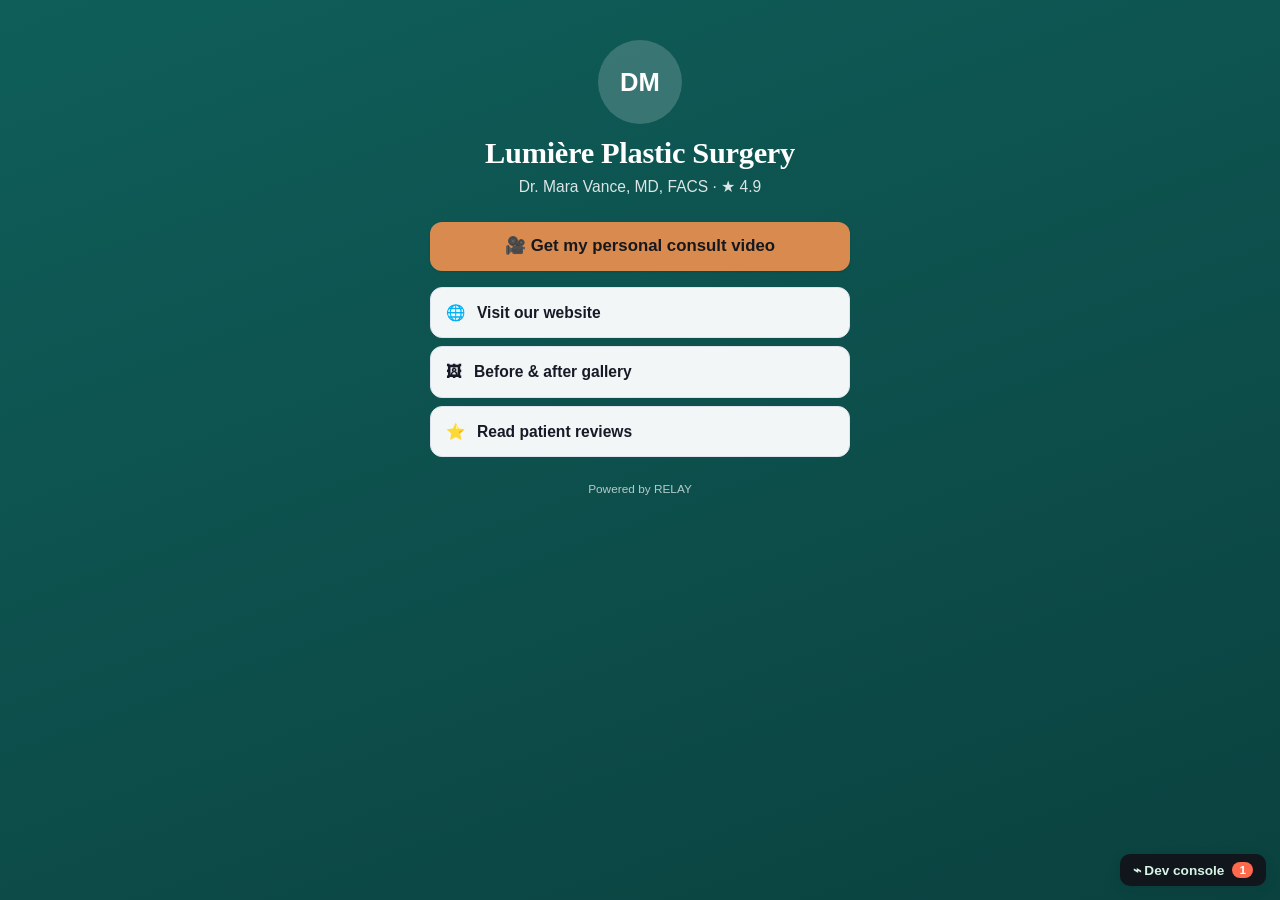
==== bio.html @ 82a32680 "Build RELAY clickable demo (plastics, full surfaces) Static, dependency-free client-side prototype i" ====
<!doctype html>
<html lang="en">
<head>
  <meta charset="utf-8">
  <meta name="viewport" content="width=device-width, initial-scale=1, viewport-fit=cover">
  <title>Link in bio</title>
  <link rel="stylesheet" href="css/tokens.css?v=1">
  <link rel="stylesheet" href="css/app.css?v=1">
</head>
<body>
  <div class="on-brand" style="min-height:100vh;padding:40px 16px">
    <div id="bio" style="max-width:420px;margin:0 auto"></div>
  </div>

  <script src="js/util.js?v=1"></script>
  <script src="js/instrument.js?v=1"></script>
  <script src="js/devconsole.js?v=1"></script>
  <script src="js/verticals.js?v=1"></script>
  <script src="js/qualify.js?v=1"></script>
  <script src="js/attribution.js?v=1"></script>
  <script src="js/store.js?v=1"></script>
  <script src="js/seed.js?v=1"></script>
  <script src="js/brand.js?v=1"></script>
  <script>
    var R = RELAY, U = R.util, esc = U.esc;
    R.store.seed();
    var cfg = R.store.config();
    R.brand.applyBrand(cfg.brand);
    var source = R.attribution.parseSource();

    function tap(label, target) {
      R.instrument.track('widget_tap', { widget: 'link-in-bio', headline: label });
    }

    var p = cfg.provider, b = cfg.brand;
    var primaryLink = { label: '🎥 Get my personal consult video', target: 'flow.html?from=link-in-bio' };
    var links = (cfg.links || []);

    document.getElementById('bio').innerHTML =
      '<div style="text-align:center;color:#fff;margin-bottom:24px">' +
        '<div class="avatar avatar--lg" style="margin:0 auto 12px;width:84px;height:84px;font-size:1.6rem;background:rgba(255,255,255,.18)">' + esc(U.initials(p.name)) + '</div>' +
        '<h1 style="margin:0;color:#fff" class="display">' + esc(b.name) + '</h1>' +
        '<p style="opacity:.85;margin:4px 0 0">' + esc(p.name) + ', ' + esc(p.credential) + ' · ★ ' + esc(p.rating) + '</p>' +
      '</div>' +
      '<a class="btn btn--accent btn--lg btn--block" href="' + esc(primaryLink.target) + '" data-primary style="margin-bottom:16px">' + esc(primaryLink.label) + '</a>' +
      '<div class="linklist">' + links.map(function (l) {
        return '<a href="' + esc(l.url) + '" target="_blank" rel="noopener" data-link="' + esc(l.id) + '" style="background:rgba(255,255,255,.95)"><span>' + esc(l.icon || '🔗') + '</span> ' + esc(l.label) + '</a>';
      }).join('') + '</div>' +
      '<p style="text-align:center;color:rgba(255,255,255,.7);font-size:.74rem;margin-top:24px">Powered by RELAY</p>';

    document.getElementById('bio').addEventListener('click', function (e) {
      var pr = e.target.closest('[data-primary]'); var lk = e.target.closest('[data-link]');
      if (pr) tap(primaryLink.label);
      if (lk) R.instrument.track('widget_tap', { widget: 'link-in-bio', headline: lk.getAttribute('data-link') });
    });

    R.devconsole.mount();
    R.instrument.track('widget_view', { widget: 'link-in-bio' });
  </script>
</body>
</html>
---- css/tokens.css ----
/* ============================================================================
 * RELAY — Design Tokens (tokens.css)
 * REQUIREMENTS §3.5. Two brand layers share ONE token system:
 *   (A) RELAY product brand  — customer-facing surfaces (console, settings, pricing)
 *   (B) White-label brand     — lead-facing surfaces (flow, recap, portal, widgets)
 *
 * Surfaces reference ROLE tokens (--color-accent, --radius-card …), never raw hex.
 * White-label theming overrides only the --brand-* tokens at runtime (js/brand.js);
 * everything else inherits the RELAY base.
 * ========================================================================== */

:root {
  /* --- RELAY product brand: source colors -------------------------------- */
  --relay-primary:        #1d2a52;   /* deep, calm — credibility */
  --relay-primary-700:    #16203e;
  --relay-primary-300:    #5566a0;
  --relay-accent:         #ff6a4d;   /* warm energy on CTAs */
  --relay-accent-600:     #e9522f;

  /* --- Brand tokens (overridable per-account for white-label) ------------ */
  /* Defaults point at the RELAY brand; js/brand.js rewrites these from config.brand */
  --brand-primary:        var(--relay-primary);
  --brand-primary-ink:    #ffffff;   /* readable text on --brand-primary (derived at runtime) */
  --brand-accent:         var(--relay-accent);
  --brand-accent-ink:     #ffffff;   /* readable text on --brand-accent (derived at runtime) */

  /* --- Color roles ------------------------------------------------------- */
  --color-bg:             #f6f7fb;
  --color-surface:        #ffffff;
  --color-surface-2:      #f0f2f8;
  --color-surface-sunk:   #e7eaf3;
  --color-border:         #dfe3ee;
  --color-border-strong:  #c4cbdd;
  --color-ink:            #161a26;   /* primary text */
  --color-ink-2:          #4a5168;   /* secondary text */
  --color-ink-3:          #828aa3;   /* muted text */
  --color-accent:         var(--brand-accent);
  --color-accent-ink:     var(--brand-accent-ink);
  --color-primary:        var(--brand-primary);
  --color-primary-ink:    var(--brand-primary-ink);

  /* --- Semantic: SLA states --------------------------------------------- */
  --color-ok:             #1fa971;
  --color-ok-bg:          #e3f6ee;
  --color-warn:           #e0941f;
  --color-warn-bg:        #fbf0d9;
  --color-over:           #e0533d;
  --color-over-bg:        #fbe4df;

  /* --- Semantic: qualification tiers ------------------------------------ */
  --tier-hot:             #e0533d;
  --tier-hot-bg:          #fbe4df;
  --tier-warm:            #e0941f;
  --tier-warm-bg:         #fbf0d9;
  --tier-cold:            #5b82c9;
  --tier-cold-bg:         #e7eef9;

  /* --- Type scale -------------------------------------------------------- */
  --font-display: 'Fraunces', 'Iowan Old Style', Georgia, 'Times New Roman', serif;
  --font-ui: -apple-system, BlinkMacSystemFont, 'Segoe UI', Roboto, Helvetica, Arial, sans-serif;
  --font-brand: var(--font-ui); /* white-label may override */

  --fs-display:   2.6rem;
  --fs-h1:        1.9rem;
  --fs-h2:        1.4rem;
  --fs-h3:        1.15rem;
  --fs-body:      0.975rem;
  --fs-sm:        0.85rem;
  --fs-xs:        0.74rem;
  --lh-tight:     1.15;
  --lh-body:      1.5;

  /* --- Spacing ----------------------------------------------------------- */
  --sp-1: 4px;  --sp-2: 8px;  --sp-3: 12px; --sp-4: 16px;
  --sp-5: 24px; --sp-6: 32px; --sp-7: 48px; --sp-8: 64px;

  /* --- Radius ------------------------------------------------------------ */
  --radius-chip:   999px;
  --radius-btn:    10px;
  --radius-card:   16px;
  --radius-sheet:  22px;

  /* --- Shadow (soft-but-precise) ---------------------------------------- */
  --shadow-sm:  0 1px 2px rgba(22,26,38,.06), 0 1px 3px rgba(22,26,38,.05);
  --shadow-md:  0 4px 14px rgba(22,26,38,.08), 0 2px 4px rgba(22,26,38,.05);
  --shadow-lg:  0 18px 50px rgba(22,26,38,.16), 0 6px 16px rgba(22,26,38,.10);
  --shadow-phone: 0 30px 70px rgba(22,26,38,.28);

  /* --- Motion (restrained) ---------------------------------------------- */
  --ease: cubic-bezier(.22,.61,.36,1);
  --dur-1: .12s;
  --dur-2: .22s;
  --dur-3: .4s;
}

/* Phones/landing surfaces opt into a darker canvas via .on-brand wrappers; see app.css */
---- css/app.css ----
/* ============================================================================
 * RELAY — component styles (app.css). References role tokens from tokens.css.
 * ========================================================================== */
* { box-sizing: border-box; }
html, body { margin: 0; padding: 0; }
body {
  font-family: var(--font-ui);
  font-size: var(--fs-body);
  line-height: var(--lh-body);
  color: var(--color-ink);
  background: var(--color-bg);
  -webkit-font-smoothing: antialiased;
}
h1, h2, h3, h4 { line-height: var(--lh-tight); margin: 0 0 var(--sp-3); font-weight: 650; }
h1 { font-size: var(--fs-h1); }
h2 { font-size: var(--fs-h2); }
h3 { font-size: var(--fs-h3); }
.display { font-family: var(--font-display); font-weight: 600; letter-spacing: -.01em; }
a { color: var(--color-primary); text-decoration: none; }
a:hover { text-decoration: underline; }
.muted { color: var(--color-ink-3); }
.dim { color: var(--color-ink-2); }
.num { font-family: var(--font-display); font-variant-numeric: tabular-nums; }
.center { text-align: center; }
.hidden, [hidden] { display: none !important; }
.row { display: flex; align-items: center; gap: var(--sp-3); }
.row--wrap { flex-wrap: wrap; }
.spread { justify-content: space-between; }
.grow { flex: 1; }
.stack { display: flex; flex-direction: column; gap: var(--sp-3); }

/* ---- buttons ----------------------------------------------------------- */
.btn {
  display: inline-flex; align-items: center; justify-content: center; gap: var(--sp-2);
  font: inherit; font-weight: 600; cursor: pointer; border: 1px solid transparent;
  border-radius: var(--radius-btn); padding: 10px 16px; background: var(--color-surface-2);
  color: var(--color-ink); transition: transform var(--dur-1) var(--ease), background var(--dur-1), box-shadow var(--dur-1);
  text-decoration: none; line-height: 1.1;
}
.btn:hover { text-decoration: none; }
.btn:active { transform: translateY(1px); }
.btn--primary { background: var(--color-primary); color: var(--color-primary-ink); }
.btn--accent { background: var(--color-accent); color: var(--color-accent-ink); box-shadow: var(--shadow-sm); }
.btn--ghost { background: transparent; border-color: var(--color-border-strong); color: var(--color-ink-2); }
.btn--ghost:hover { background: var(--color-surface-2); }
.btn--sm { padding: 6px 11px; font-size: var(--fs-sm); }
.btn--lg { padding: 14px 22px; font-size: 1.05rem; border-radius: 12px; }
.btn--block { width: 100%; }
.btn[disabled] { opacity: .5; cursor: not-allowed; }

/* ---- chips / pills / badges -------------------------------------------- */
.chip {
  display: inline-flex; align-items: center; gap: 6px; padding: 7px 13px;
  border-radius: var(--radius-chip); border: 1px solid var(--color-border-strong);
  background: var(--color-surface); cursor: pointer; font-size: var(--fs-sm); font-weight: 550;
  transition: all var(--dur-1) var(--ease);
}
.chip:hover { border-color: var(--color-primary); }
.chip[aria-pressed="true"], .chip--on {
  background: var(--color-primary); color: var(--color-primary-ink); border-color: var(--color-primary);
}
.pill {
  display: inline-flex; align-items: center; gap: 5px; padding: 3px 10px; border-radius: var(--radius-chip);
  font-size: var(--fs-xs); font-weight: 650; background: var(--color-surface-2); color: var(--color-ink-2);
  white-space: nowrap;
}
.pill--hot  { background: var(--tier-hot-bg);  color: var(--tier-hot); }
.pill--warm { background: var(--tier-warm-bg); color: var(--tier-warm); }
.pill--cold { background: var(--tier-cold-bg); color: var(--tier-cold); }
.pill--ok   { background: var(--color-ok-bg);   color: var(--color-ok); }
.pill--warn { background: var(--color-warn-bg); color: var(--color-warn); }
.pill--over { background: var(--color-over-bg); color: var(--color-over); }
.pill--source { background: var(--color-surface-sunk); color: var(--color-ink-2); }
.dot { width: 7px; height: 7px; border-radius: 50%; background: currentColor; display: inline-block; }

/* ---- cards ------------------------------------------------------------- */
.card {
  background: var(--color-surface); border: 1px solid var(--color-border);
  border-radius: var(--radius-card); padding: var(--sp-5); box-shadow: var(--shadow-sm);
}
.card--pad-sm { padding: var(--sp-4); }
.card__title { font-weight: 650; margin-bottom: var(--sp-3); display: flex; align-items: center; gap: var(--sp-2); }

/* ---- forms ------------------------------------------------------------- */
label.field { display: block; margin-bottom: var(--sp-4); }
label.field > span { display: block; font-size: var(--fs-sm); font-weight: 600; margin-bottom: 6px; color: var(--color-ink-2); }
input[type=text], input[type=email], input[type=tel], input[type=url], input[type=number], select, textarea {
  width: 100%; font: inherit; padding: 11px 13px; border: 1px solid var(--color-border-strong);
  border-radius: var(--radius-btn); background: var(--color-surface); color: var(--color-ink);
}
input:focus, select:focus, textarea:focus { outline: 2px solid var(--color-primary); outline-offset: 1px; border-color: var(--color-primary); }
textarea { min-height: 84px; resize: vertical; }
.check { display: flex; gap: var(--sp-3); align-items: flex-start; cursor: pointer; font-size: var(--fs-sm); }
.check input { margin-top: 3px; }
.avatar {
  width: 38px; height: 38px; border-radius: 50%; flex: none; display: grid; place-items: center;
  background: var(--color-primary); color: var(--color-primary-ink); font-weight: 700; font-size: .8rem;
}
.avatar--lg { width: 56px; height: 56px; font-size: 1.05rem; }

/* ============================ CONSOLE SHELL ============================== */
.appbar {
  position: sticky; top: 0; z-index: 30; display: flex; align-items: center; gap: var(--sp-5);
  padding: 0 var(--sp-5); height: 60px; background: var(--relay-primary); color: #fff;
  box-shadow: var(--shadow-md);
}
.appbar__brand { display: flex; align-items: center; gap: 9px; font-weight: 700; font-size: 1.1rem; }
.appbar__logo { width: 26px; height: 26px; border-radius: 7px; background: var(--relay-accent); display: grid; place-items: center; color: #fff; font-family: var(--font-display); }
.appbar nav { display: flex; gap: 2px; }
.appbar nav a {
  color: rgba(255,255,255,.72); padding: 8px 14px; border-radius: 8px; font-weight: 600; font-size: var(--fs-sm);
}
.appbar nav a:hover { color: #fff; background: rgba(255,255,255,.08); text-decoration: none; }
.appbar nav a.is-active { color: #fff; background: rgba(255,255,255,.16); }
.appbar__right { margin-left: auto; display: flex; align-items: center; gap: var(--sp-3); }
.appbar select { background: rgba(255,255,255,.1); color: #fff; border-color: rgba(255,255,255,.2); padding: 7px 10px; }
.appbar select option { color: #000; }

.wrap { max-width: 1180px; margin: 0 auto; padding: var(--sp-5); }
.page-head { display: flex; align-items: flex-end; justify-content: space-between; gap: var(--sp-4); margin-bottom: var(--sp-5); flex-wrap: wrap; }
.page-head h1 { margin: 0; }
.page-head p { margin: 4px 0 0; color: var(--color-ink-3); }

/* ---- KPI strip --------------------------------------------------------- */
.kpis { display: grid; grid-template-columns: repeat(auto-fit, minmax(150px, 1fr)); gap: var(--sp-3); }
.kpi { background: var(--color-surface); border: 1px solid var(--color-border); border-radius: var(--radius-card); padding: var(--sp-4); }
.kpi__label { font-size: var(--fs-xs); text-transform: uppercase; letter-spacing: .04em; color: var(--color-ink-3); font-weight: 650; }
.kpi__value { font-family: var(--font-display); font-size: 1.7rem; font-weight: 600; margin-top: 4px; font-variant-numeric: tabular-nums; }
.kpi__sub { font-size: var(--fs-xs); color: var(--color-ink-3); }

/* ============================ QUEUE ===================================== */
.queue-layout { display: grid; grid-template-columns: 1fr; gap: var(--sp-4); }
.qfilters { display: flex; gap: 6px; flex-wrap: wrap; margin-bottom: var(--sp-4); }
.qfilter { padding: 6px 12px; border-radius: var(--radius-chip); border: 1px solid var(--color-border-strong); background: var(--color-surface); cursor: pointer; font-size: var(--fs-sm); font-weight: 600; color: var(--color-ink-2); }
.qfilter.is-active { background: var(--relay-primary); color: #fff; border-color: var(--relay-primary); }
.qrow {
  display: grid; grid-template-columns: auto 1fr auto; gap: var(--sp-4); align-items: center;
  padding: 13px var(--sp-4); background: var(--color-surface); border: 1px solid var(--color-border);
  border-radius: var(--radius-card); cursor: pointer; margin-bottom: 8px; transition: box-shadow var(--dur-1), border-color var(--dur-1);
}
.qrow:hover { box-shadow: var(--shadow-md); border-color: var(--color-border-strong); }
.qrow__mid { min-width: 0; }
.qrow__name { font-weight: 650; display: flex; align-items: center; gap: 8px; }
.qrow__meta { display: flex; gap: 6px; flex-wrap: wrap; align-items: center; margin-top: 5px; }
.qrow__right { text-align: right; display: flex; flex-direction: column; align-items: flex-end; gap: 5px; }
.qrow__time { font-size: var(--fs-xs); color: var(--color-ink-3); }
.tier-rail { width: 4px; align-self: stretch; border-radius: 4px; }
.tier-rail--hot { background: var(--tier-hot); }
.tier-rail--warm { background: var(--tier-warm); }
.tier-rail--cold { background: var(--tier-cold); }

/* ============================ DRAWER ==================================== */
.scrim { position: fixed; inset: 0; background: rgba(16,20,32,.45); z-index: 40; opacity: 0; pointer-events: none; transition: opacity var(--dur-2); }
.scrim.is-open { opacity: 1; pointer-events: auto; }
.drawer {
  position: fixed; top: 0; right: 0; height: 100%; width: min(560px, 94vw); background: var(--color-bg);
  z-index: 50; box-shadow: var(--shadow-lg); transform: translateX(100%); transition: transform var(--dur-3) var(--ease);
  display: flex; flex-direction: column;
}
.drawer.is-open { transform: none; }
.drawer__head { padding: var(--sp-4) var(--sp-5); background: var(--color-surface); border-bottom: 1px solid var(--color-border); display: flex; align-items: center; gap: var(--sp-3); }
.drawer__body { overflow-y: auto; padding: var(--sp-5); display: flex; flex-direction: column; gap: var(--sp-4); }
.drawer__x { margin-left: auto; cursor: pointer; border: none; background: var(--color-surface-2); width: 34px; height: 34px; border-radius: 9px; font-size: 1.1rem; }
.nextaction {
  background: linear-gradient(135deg, var(--relay-primary), var(--relay-primary-700));
  color: #fff; padding: var(--sp-4) var(--sp-5); border-radius: var(--radius-card);
}
.nextaction__label { font-size: var(--fs-xs); text-transform: uppercase; letter-spacing: .05em; opacity: .8; font-weight: 700; }
.nextaction__title { font-size: 1.15rem; font-weight: 650; margin: 4px 0 12px; }

/* qualification ring */
.qring { display: flex; align-items: center; gap: var(--sp-4); }
.ring { width: 84px; height: 84px; flex: none; border-radius: 50%; display: grid; place-items: center; position: relative; }
.ring__inner { width: 64px; height: 64px; border-radius: 50%; background: var(--color-surface); display: grid; place-items: center; flex-direction: column; }
.ring__score { font-family: var(--font-display); font-size: 1.4rem; font-weight: 650; line-height: 1; }
.ring__cap { font-size: .6rem; text-transform: uppercase; letter-spacing: .05em; color: var(--color-ink-3); }
.flaglist { display: flex; flex-direction: column; gap: 5px; }
.flag { font-size: var(--fs-sm); color: var(--color-over); display: flex; gap: 6px; align-items: center; }

.kv { display: grid; grid-template-columns: 120px 1fr; gap: 6px 12px; font-size: var(--fs-sm); }
.kv dt { color: var(--color-ink-3); }
.kv dd { margin: 0; font-weight: 550; }

.pipeline { display: flex; gap: 4px; }
.pipeline__step { flex: 1; text-align: center; font-size: .62rem; padding: 6px 2px; border-radius: 6px; background: var(--color-surface-2); color: var(--color-ink-3); font-weight: 650; }
.pipeline__step.is-done { background: var(--tier-cold-bg); color: var(--tier-cold); }
.pipeline__step.is-current { background: var(--relay-primary); color: #fff; }

.script { white-space: pre-wrap; font-size: var(--fs-sm); background: var(--color-surface-2); padding: var(--sp-4); border-radius: 12px; max-height: 220px; overflow-y: auto; }
.photo-thumbs { display: flex; gap: 8px; flex-wrap: wrap; }
.photo-thumb { width: 74px; height: 74px; border-radius: 10px; background: var(--color-surface-sunk) center/cover; display: grid; place-items: center; font-size: 1.6rem; color: var(--color-ink-3); border: 1px solid var(--color-border); }

/* ============================ PHONE FRAME (patient flow) ================ */
.on-brand { background: linear-gradient(160deg, var(--brand-primary), color-mix(in srgb, var(--brand-primary) 70%, #000)); }
.phone-stage { min-height: 100vh; display: grid; place-items: center; padding: var(--sp-4); }
.phone {
  width: 100%; max-width: 412px; background: var(--color-surface); border-radius: var(--radius-sheet);
  box-shadow: var(--shadow-phone); overflow: hidden; display: flex; flex-direction: column;
  min-height: min(860px, 96vh); position: relative;
}
.phone__top { padding: 14px var(--sp-5) 0; }
.phone__progress { height: 4px; background: var(--color-surface-sunk); border-radius: 3px; overflow: hidden; }
.phone__progress > i { display: block; height: 100%; background: var(--brand-accent); width: 0; transition: width var(--dur-3) var(--ease); }
.phone__body { flex: 1; overflow-y: auto; padding: var(--sp-5); }
.phone__foot { padding: var(--sp-4) var(--sp-5); border-top: 1px solid var(--color-border); }
.brandbar { display: flex; align-items: center; gap: 9px; padding: 12px var(--sp-5); border-bottom: 1px solid var(--color-border); }
.brandmark { display: inline-flex; align-items: center; gap: 8px; font-weight: 700; color: var(--brand-primary); }
.brandmark__img { height: 26px; }
.brandmark__word { font-family: var(--font-display); font-size: 1.1rem; }

.provider-hero { text-align: center; }
.provider-hero .avatar--lg { margin: 0 auto var(--sp-3); background: var(--brand-primary); color: var(--brand-primary-ink); }
.stars { color: var(--brand-accent); font-weight: 700; }
.howto { display: flex; flex-direction: column; gap: 10px; margin: var(--sp-4) 0; }
.howto__step { display: flex; gap: 12px; align-items: flex-start; text-align: left; }
.howto__n { width: 26px; height: 26px; border-radius: 50%; background: var(--brand-primary); color: var(--brand-primary-ink); flex: none; display: grid; place-items: center; font-weight: 700; font-size: .8rem; }
.trustpills { display: flex; gap: 6px; justify-content: center; flex-wrap: wrap; margin-top: var(--sp-3); }
.chipwrap { display: flex; flex-wrap: wrap; gap: 8px; }
.optrow {
  display: flex; align-items: center; gap: 12px; padding: 14px 16px; border: 1.5px solid var(--color-border-strong);
  border-radius: 12px; cursor: pointer; margin-bottom: 10px; font-weight: 550; transition: all var(--dur-1);
}
.optrow:hover { border-color: var(--brand-primary); }
.optrow.is-on { border-color: var(--brand-primary); background: color-mix(in srgb, var(--brand-primary) 8%, #fff); }
.optrow__radio { width: 20px; height: 20px; border-radius: 50%; border: 2px solid var(--color-border-strong); flex: none; }
.optrow.is-on .optrow__radio { border-color: var(--brand-primary); background: var(--brand-primary); box-shadow: inset 0 0 0 3px var(--color-surface); }

/* reward + recap */
.reward-video {
  border-radius: 14px; overflow: hidden; background: #0c1116; aspect-ratio: 9/16; max-height: 360px;
  margin: 0 auto var(--sp-4); position: relative; display: grid; place-items: center; color: #fff;
}
.reward-video video, .reward-video img { width: 100%; height: 100%; object-fit: cover; }
.reward-video__play { position: absolute; inset: 0; display: grid; place-items: center; cursor: pointer; background: rgba(0,0,0,.25); }
.reward-video__play span { width: 64px; height: 64px; border-radius: 50%; background: rgba(255,255,255,.92); display: grid; place-items: center; color: var(--brand-primary); font-size: 1.5rem; padding-left: 4px; }
.recap { border: 1.5px solid var(--brand-primary); border-radius: 14px; padding: var(--sp-4); background: color-mix(in srgb, var(--brand-primary) 5%, #fff); }
.recap h4 { color: var(--brand-primary); margin: 0 0 8px; }
.recap__row { display: flex; justify-content: space-between; padding: 6px 0; border-bottom: 1px dashed var(--color-border); font-size: var(--fs-sm); }
.recap__row:last-child { border: none; }

/* ============================ STUDIO ==================================== */
.studio { display: grid; grid-template-columns: 220px 1fr 300px; height: calc(100vh - 60px); }
.studio__deck { border-right: 1px solid var(--color-border); background: var(--color-surface); overflow-y: auto; padding: var(--sp-3); }
.studio__stage { background: #11151c; display: flex; flex-direction: column; align-items: center; justify-content: center; padding: var(--sp-4); position: relative; }
.studio__panel { border-left: 1px solid var(--color-border); background: var(--color-surface); overflow-y: auto; padding: var(--sp-4); }
.slide-thumb { border: 2px solid transparent; border-radius: 10px; padding: 9px 11px; background: var(--color-surface-2); margin-bottom: 8px; cursor: pointer; font-size: var(--fs-sm); }
.slide-thumb.is-active { border-color: var(--relay-accent); background: #fff; box-shadow: var(--shadow-sm); }
.slide-thumb__n { font-size: var(--fs-xs); color: var(--color-ink-3); font-weight: 700; }
.studio-canvas-wrap { width: 100%; max-width: 760px; aspect-ratio: 16/9; background: #000; border-radius: 12px; overflow: hidden; box-shadow: var(--shadow-lg); position: relative; }
.studio-canvas-wrap.portrait { aspect-ratio: 9/16; max-width: 360px; }
.studio-canvas-wrap canvas, .studio-canvas-wrap video { width: 100%; height: 100%; display: block; object-fit: cover; }
.studio__controls { display: flex; gap: var(--sp-3); margin-top: var(--sp-4); align-items: center; }
.rec-dot { width: 12px; height: 12px; border-radius: 50%; background: var(--color-over); animation: pulse 1s infinite; }
@keyframes pulse { 0%,100% { opacity: 1; } 50% { opacity: .3; } }
.teleprompter { position: absolute; left: 0; right: 0; bottom: 0; background: linear-gradient(transparent, rgba(0,0,0,.85)); color: #fff; padding: var(--sp-5) var(--sp-4) var(--sp-4); font-size: 1.05rem; max-height: 45%; overflow-y: auto; }

/* ============================ PORTAL ==================================== */
.portal { max-width: 520px; margin: 0 auto; padding: var(--sp-5) var(--sp-4) 120px; }
.portal__video { border-radius: 16px; overflow: hidden; background: #0c1116; aspect-ratio: 16/9; margin-bottom: var(--sp-4); position: relative; display: grid; place-items: center; }
.portal__video video { width: 100%; height: 100%; object-fit: contain; background: #000; }
.portal__cta { position: fixed; left: 0; right: 0; bottom: 0; background: var(--color-surface); border-top: 1px solid var(--color-border); padding: var(--sp-4); box-shadow: 0 -8px 30px rgba(0,0,0,.08); }
.portal__cta .wrap-narrow { max-width: 520px; margin: 0 auto; }
.linklist a { display: flex; align-items: center; gap: 12px; padding: 13px 15px; border: 1px solid var(--color-border); border-radius: 12px; margin-bottom: 8px; color: var(--color-ink); font-weight: 600; }
.linklist a:hover { border-color: var(--brand-primary); text-decoration: none; }
.msg-thread { display: flex; flex-direction: column; gap: 8px; }
.msg { max-width: 80%; padding: 9px 13px; border-radius: 14px; font-size: var(--fs-sm); }
.msg--provider { background: var(--color-surface-2); align-self: flex-start; border-bottom-left-radius: 4px; }
.msg--patient { background: var(--brand-primary); color: var(--brand-primary-ink); align-self: flex-end; border-bottom-right-radius: 4px; }

/* ============================ PERFORMANCE =============================== */
.funnel { display: flex; flex-direction: column; gap: 8px; }
.funnel__step { display: grid; grid-template-columns: 110px 1fr auto; gap: var(--sp-3); align-items: center; }
.funnel__bar { height: 30px; background: var(--color-surface-sunk); border-radius: 8px; overflow: hidden; }
.funnel__fill { height: 100%; background: linear-gradient(90deg, var(--relay-primary), var(--relay-primary-300)); border-radius: 8px; display: flex; align-items: center; padding-left: 10px; color: #fff; font-weight: 650; font-size: var(--fs-sm); min-width: 30px; }
.funnel__drop { font-size: var(--fs-xs); color: var(--color-over); }
table.data { width: 100%; border-collapse: collapse; font-size: var(--fs-sm); }
table.data th, table.data td { text-align: right; padding: 9px 12px; border-bottom: 1px solid var(--color-border); }
table.data th:first-child, table.data td:first-child { text-align: left; }
table.data th { font-size: var(--fs-xs); text-transform: uppercase; letter-spacing: .03em; color: var(--color-ink-3); }
table.data tbody tr:hover { background: var(--color-surface-2); }
.roas-good { color: var(--color-ok); font-weight: 700; }
.roas-bad { color: var(--color-over); font-weight: 700; }

/* ============================ SETTINGS ================================= */
.settings { display: grid; grid-template-columns: 220px 1fr; gap: var(--sp-5); align-items: start; }
.settings__nav { position: sticky; top: 76px; display: flex; flex-direction: column; gap: 2px; }
.settings__nav button { text-align: left; padding: 9px 13px; border: none; background: transparent; border-radius: 9px; cursor: pointer; font: inherit; font-weight: 600; color: var(--color-ink-2); }
.settings__nav button.is-active { background: var(--color-surface); color: var(--color-ink); box-shadow: var(--shadow-sm); }
.checklist { display: flex; flex-direction: column; gap: 8px; }
.checklist__item { display: flex; gap: 12px; align-items: center; padding: 12px 14px; border: 1px solid var(--color-border); border-radius: 12px; }
.checklist__item.is-done { background: var(--color-ok-bg); border-color: transparent; }
.checklist__check { width: 24px; height: 24px; border-radius: 50%; border: 2px solid var(--color-border-strong); display: grid; place-items: center; flex: none; }
.checklist__item.is-done .checklist__check { background: var(--color-ok); border-color: var(--color-ok); color: #fff; }

/* ============================ DEV CONSOLE ============================== */
.devconsole { position: fixed; right: 14px; bottom: 14px; z-index: 80; font-family: var(--font-ui); }
.devconsole__tab { background: #11151c; color: #d6f5e4; border: none; border-radius: 10px; padding: 8px 13px; font-size: var(--fs-sm); font-weight: 650; cursor: pointer; box-shadow: var(--shadow-md); display: flex; align-items: center; gap: 8px; }
.devconsole__badge { background: var(--relay-accent); color: #fff; border-radius: 999px; padding: 1px 7px; font-size: var(--fs-xs); }
.devconsole__body { position: absolute; right: 0; bottom: 46px; width: min(440px, 92vw); height: 340px; background: #0d1117; border-radius: 12px; box-shadow: var(--shadow-lg); display: flex; flex-direction: column; overflow: hidden; }
.devconsole__head { padding: 10px 13px; color: #e6edf3; border-bottom: 1px solid #222b36; display: flex; align-items: center; gap: 8px; }
.devconsole__hint { font-size: var(--fs-xs); color: #8b98a8; flex: 1; }
.devconsole__clear { background: #222b36; color: #c9d4e0; border: none; border-radius: 6px; padding: 3px 9px; cursor: pointer; font-size: var(--fs-xs); }
.devconsole__log { flex: 1; overflow-y: auto; padding: 8px 10px; font-family: ui-monospace, 'SF Mono', Menlo, monospace; font-size: 11.5px; color: #c9d4e0; }
.devconsole__row { display: flex; gap: 7px; padding: 3px 0; align-items: baseline; flex-wrap: wrap; }
.devconsole__t { color: #6b7888; }
.devconsole__k { width: 12px; }
.devconsole__row--send .devconsole__k { color: #79c0ff; }
.devconsole__row--pixel .devconsole__k { color: #d2a8ff; }
.devconsole__row--event .devconsole__k { color: #7ee787; }
.devconsole__row--deposit .devconsole__k { color: #ffa657; }
.devconsole__l { color: #e6edf3; }
.devconsole__row code { color: #8b98a8; flex-basis: 100%; padding-left: 19px; word-break: break-all; }

/* ---- toast ------------------------------------------------------------- */
.toast-host { position: fixed; left: 50%; bottom: 24px; transform: translateX(-50%); z-index: 90; display: flex; flex-direction: column; gap: 8px; align-items: center; }
.toast { background: #11151c; color: #fff; padding: 11px 18px; border-radius: 10px; box-shadow: var(--shadow-lg); font-size: var(--fs-sm); font-weight: 550; animation: toastin var(--dur-2) var(--ease); }
@keyframes toastin { from { opacity: 0; transform: translateY(8px); } }

/* ---- preview phone wrapper (settings/widgets) -------------------------- */
.mini-phone { width: 260px; border-radius: 18px; box-shadow: var(--shadow-md); overflow: hidden; border: 1px solid var(--color-border); }

/* ---- responsive -------------------------------------------------------- */
@media (max-width: 880px) {
  .studio { grid-template-columns: 1fr; height: auto; }
  .studio__deck, .studio__panel { border: none; border-top: 1px solid var(--color-border); }
  .settings { grid-template-columns: 1fr; }
  .settings__nav { position: static; flex-direction: row; overflow-x: auto; }
  .appbar { gap: var(--sp-3); padding: 0 var(--sp-3); }
  .appbar nav a { padding: 8px 9px; }
}
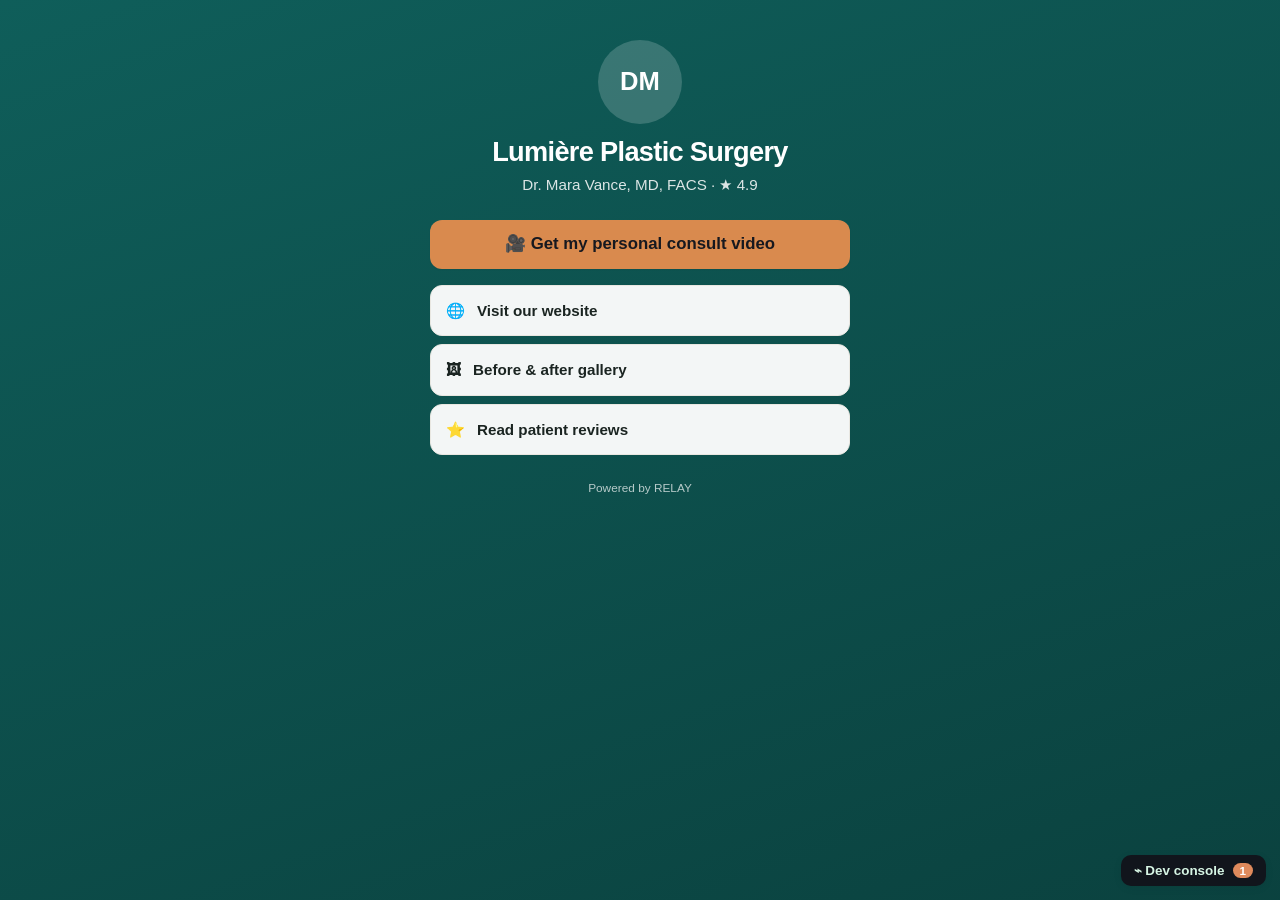
==== commit caacab0e: "Redesign to calm modern (Monarch-style) system + guided per-treatment photos Design system: - Rewrit" ====
--- a/bio.html
+++ b/bio.html
@@ -4,23 +4,23 @@
   <meta charset="utf-8">
   <meta name="viewport" content="width=device-width, initial-scale=1, viewport-fit=cover">
   <title>Link in bio</title>
-  <link rel="stylesheet" href="css/tokens.css?v=1">
-  <link rel="stylesheet" href="css/app.css?v=1">
+  <link rel="stylesheet" href="css/tokens.css?v=2">
+  <link rel="stylesheet" href="css/app.css?v=2">
 </head>
 <body>
   <div class="on-brand" style="min-height:100vh;padding:40px 16px">
     <div id="bio" style="max-width:420px;margin:0 auto"></div>
   </div>
 
-  <script src="js/util.js?v=1"></script>
-  <script src="js/instrument.js?v=1"></script>
-  <script src="js/devconsole.js?v=1"></script>
-  <script src="js/verticals.js?v=1"></script>
-  <script src="js/qualify.js?v=1"></script>
-  <script src="js/attribution.js?v=1"></script>
-  <script src="js/store.js?v=1"></script>
-  <script src="js/seed.js?v=1"></script>
-  <script src="js/brand.js?v=1"></script>
+  <script src="js/util.js?v=2"></script>
+  <script src="js/instrument.js?v=2"></script>
+  <script src="js/devconsole.js?v=2"></script>
+  <script src="js/verticals.js?v=2"></script>
+  <script src="js/qualify.js?v=2"></script>
+  <script src="js/attribution.js?v=2"></script>
+  <script src="js/store.js?v=2"></script>
+  <script src="js/seed.js?v=2"></script>
+  <script src="js/brand.js?v=2"></script>
   <script>
     var R = RELAY, U = R.util, esc = U.esc;
     R.store.seed();
--- a/css/tokens.css
+++ b/css/tokens.css
@@ -1,96 +1,94 @@
 /* ============================================================================
  * RELAY — Design Tokens (tokens.css)
- * REQUIREMENTS §3.5. Two brand layers share ONE token system:
- *   (A) RELAY product brand  — customer-facing surfaces (console, settings, pricing)
- *   (B) White-label brand     — lead-facing surfaces (flow, recap, portal, widgets)
+ * Visual language modeled on calm, modern personal-finance apps (Monarch):
+ * warm neutral canvas, deep evergreen primary, restrained warm-clay accent,
+ * humanist sans throughout, generous spacing, barely-there shadows.
  *
- * Surfaces reference ROLE tokens (--color-accent, --radius-card …), never raw hex.
- * White-label theming overrides only the --brand-* tokens at runtime (js/brand.js);
- * everything else inherits the RELAY base.
+ * Two brand layers share ONE token system (REQUIREMENTS §3.5):
+ *   (A) RELAY product brand  — customer-facing (console, settings, pricing)
+ *   (B) White-label brand     — lead-facing (flow, recap, portal, widgets)
+ * Surfaces reference ROLE tokens; white-label overrides only --brand-* at runtime.
  * ========================================================================== */
 
 :root {
   /* --- RELAY product brand: source colors -------------------------------- */
-  --relay-primary:        #1d2a52;   /* deep, calm — credibility */
-  --relay-primary-700:    #16203e;
-  --relay-primary-300:    #5566a0;
-  --relay-accent:         #ff6a4d;   /* warm energy on CTAs */
-  --relay-accent-600:     #e9522f;
+  --relay-primary:        #1f4d3d;   /* deep evergreen — calm credibility */
+  --relay-primary-700:    #163a2d;
+  --relay-primary-300:    #6e9a8a;
+  --relay-accent:         #df8a5c;   /* warm clay — used sparingly */
+  --relay-accent-600:     #c9744a;
 
   /* --- Brand tokens (overridable per-account for white-label) ------------ */
-  /* Defaults point at the RELAY brand; js/brand.js rewrites these from config.brand */
   --brand-primary:        var(--relay-primary);
-  --brand-primary-ink:    #ffffff;   /* readable text on --brand-primary (derived at runtime) */
+  --brand-primary-ink:    #ffffff;
   --brand-accent:         var(--relay-accent);
-  --brand-accent-ink:     #ffffff;   /* readable text on --brand-accent (derived at runtime) */
+  --brand-accent-ink:     #ffffff;
 
-  /* --- Color roles ------------------------------------------------------- */
-  --color-bg:             #f6f7fb;
+  /* --- Color roles: warm neutral system ---------------------------------- */
+  --color-bg:             #f6f6f3;   /* soft warm canvas */
   --color-surface:        #ffffff;
-  --color-surface-2:      #f0f2f8;
-  --color-surface-sunk:   #e7eaf3;
-  --color-border:         #dfe3ee;
-  --color-border-strong:  #c4cbdd;
-  --color-ink:            #161a26;   /* primary text */
-  --color-ink-2:          #4a5168;   /* secondary text */
-  --color-ink-3:          #828aa3;   /* muted text */
+  --color-surface-2:      #f1f1ec;   /* subtle fills */
+  --color-surface-sunk:   #e9e8e2;
+  --color-border:         #e8e7e1;
+  --color-border-strong:  #d7d6ce;
+  --color-ink:            #1a2421;   /* deep slate-green, near-black */
+  --color-ink-2:          #59615c;
+  --color-ink-3:          #8b918c;
   --color-accent:         var(--brand-accent);
   --color-accent-ink:     var(--brand-accent-ink);
   --color-primary:        var(--brand-primary);
   --color-primary-ink:    var(--brand-primary-ink);
 
-  /* --- Semantic: SLA states --------------------------------------------- */
-  --color-ok:             #1fa971;
-  --color-ok-bg:          #e3f6ee;
-  --color-warn:           #e0941f;
-  --color-warn-bg:        #fbf0d9;
-  --color-over:           #e0533d;
-  --color-over-bg:        #fbe4df;
+  /* --- Semantic: SLA states (muted) -------------------------------------- */
+  --color-ok:             #2f8f66;
+  --color-ok-bg:          #e5f1ea;
+  --color-warn:           #bf8a2f;
+  --color-warn-bg:        #f6edd9;
+  --color-over:           #c5543c;
+  --color-over-bg:        #f7e3dd;
 
-  /* --- Semantic: qualification tiers ------------------------------------ */
-  --tier-hot:             #e0533d;
-  --tier-hot-bg:          #fbe4df;
-  --tier-warm:            #e0941f;
-  --tier-warm-bg:         #fbf0d9;
-  --tier-cold:            #5b82c9;
-  --tier-cold-bg:         #e7eef9;
+  /* --- Semantic: qualification tiers (muted) ----------------------------- */
+  --tier-hot:             #c5543c;
+  --tier-hot-bg:          #f7e3dd;
+  --tier-warm:            #bf8a2f;
+  --tier-warm-bg:         #f6edd9;
+  --tier-cold:            #5c7c9e;
+  --tier-cold-bg:         #e7eef4;
 
-  /* --- Type scale -------------------------------------------------------- */
-  --font-display: 'Fraunces', 'Iowan Old Style', Georgia, 'Times New Roman', serif;
-  --font-ui: -apple-system, BlinkMacSystemFont, 'Segoe UI', Roboto, Helvetica, Arial, sans-serif;
-  --font-brand: var(--font-ui); /* white-label may override */
+  /* --- Type scale (humanist sans) ---------------------------------------- */
+  --font-ui: 'Inter', -apple-system, BlinkMacSystemFont, 'Segoe UI', Roboto, Helvetica, Arial, sans-serif;
+  --font-display: var(--font-ui);   /* Monarch is sans — no serif display */
+  --font-brand: var(--font-ui);     /* white-label may override */
 
-  --fs-display:   2.6rem;
-  --fs-h1:        1.9rem;
-  --fs-h2:        1.4rem;
-  --fs-h3:        1.15rem;
-  --fs-body:      0.975rem;
-  --fs-sm:        0.85rem;
-  --fs-xs:        0.74rem;
-  --lh-tight:     1.15;
-  --lh-body:      1.5;
+  --fs-display:   2.2rem;
+  --fs-h1:        1.7rem;
+  --fs-h2:        1.3rem;
+  --fs-h3:        1.08rem;
+  --fs-body:      0.95rem;
+  --fs-sm:        0.84rem;
+  --fs-xs:        0.73rem;
+  --lh-tight:     1.2;
+  --lh-body:      1.55;
 
   /* --- Spacing ----------------------------------------------------------- */
   --sp-1: 4px;  --sp-2: 8px;  --sp-3: 12px; --sp-4: 16px;
   --sp-5: 24px; --sp-6: 32px; --sp-7: 48px; --sp-8: 64px;
 
-  /* --- Radius ------------------------------------------------------------ */
+  /* --- Radius (generously rounded) --------------------------------------- */
   --radius-chip:   999px;
-  --radius-btn:    10px;
-  --radius-card:   16px;
-  --radius-sheet:  22px;
+  --radius-btn:    12px;
+  --radius-card:   18px;
+  --radius-sheet:  26px;
 
-  /* --- Shadow (soft-but-precise) ---------------------------------------- */
-  --shadow-sm:  0 1px 2px rgba(22,26,38,.06), 0 1px 3px rgba(22,26,38,.05);
-  --shadow-md:  0 4px 14px rgba(22,26,38,.08), 0 2px 4px rgba(22,26,38,.05);
-  --shadow-lg:  0 18px 50px rgba(22,26,38,.16), 0 6px 16px rgba(22,26,38,.10);
-  --shadow-phone: 0 30px 70px rgba(22,26,38,.28);
+  /* --- Shadow (barely-there) --------------------------------------------- */
+  --shadow-sm:  0 1px 2px rgba(20,28,24,.05);
+  --shadow-md:  0 2px 10px rgba(20,28,24,.06), 0 1px 3px rgba(20,28,24,.04);
+  --shadow-lg:  0 16px 44px rgba(20,28,24,.13), 0 4px 12px rgba(20,28,24,.07);
+  --shadow-phone: 0 30px 70px rgba(20,28,24,.22);
 
-  /* --- Motion (restrained) ---------------------------------------------- */
+  /* --- Motion (restrained) ----------------------------------------------- */
   --ease: cubic-bezier(.22,.61,.36,1);
   --dur-1: .12s;
   --dur-2: .22s;
   --dur-3: .4s;
 }
-
-/* Phones/landing surfaces opt into a darker canvas via .on-brand wrappers; see app.css */
--- a/css/app.css
+++ b/css/app.css
@@ -15,7 +15,7 @@
 h1 { font-size: var(--fs-h1); }
 h2 { font-size: var(--fs-h2); }
 h3 { font-size: var(--fs-h3); }
-.display { font-family: var(--font-display); font-weight: 600; letter-spacing: -.01em; }
+.display { font-family: var(--font-display); font-weight: 650; letter-spacing: -.025em; }
 a { color: var(--color-primary); text-decoration: none; }
 a:hover { text-decoration: underline; }
 .muted { color: var(--color-ink-3); }
@@ -101,20 +101,21 @@
 /* ============================ CONSOLE SHELL ============================== */
 .appbar {
   position: sticky; top: 0; z-index: 30; display: flex; align-items: center; gap: var(--sp-5);
-  padding: 0 var(--sp-5); height: 60px; background: var(--relay-primary); color: #fff;
-  box-shadow: var(--shadow-md);
-}
-.appbar__brand { display: flex; align-items: center; gap: 9px; font-weight: 700; font-size: 1.1rem; }
-.appbar__logo { width: 26px; height: 26px; border-radius: 7px; background: var(--relay-accent); display: grid; place-items: center; color: #fff; font-family: var(--font-display); }
+  padding: 0 var(--sp-5); height: 62px; background: var(--color-surface); color: var(--color-ink);
+  border-bottom: 1px solid var(--color-border);
+}
+.appbar__brand { display: flex; align-items: center; gap: 9px; font-weight: 700; font-size: 1.1rem; color: var(--color-ink); letter-spacing: -.01em; }
+.appbar__brand:hover { text-decoration: none; }
+.appbar__logo { width: 28px; height: 28px; border-radius: 9px; background: var(--relay-primary); display: grid; place-items: center; color: #fff; font-family: var(--font-display); font-weight: 700; }
 .appbar nav { display: flex; gap: 2px; }
 .appbar nav a {
-  color: rgba(255,255,255,.72); padding: 8px 14px; border-radius: 8px; font-weight: 600; font-size: var(--fs-sm);
-}
-.appbar nav a:hover { color: #fff; background: rgba(255,255,255,.08); text-decoration: none; }
-.appbar nav a.is-active { color: #fff; background: rgba(255,255,255,.16); }
+  color: var(--color-ink-2); padding: 8px 14px; border-radius: 10px; font-weight: 600; font-size: var(--fs-sm);
+}
+.appbar nav a:hover { color: var(--color-ink); background: var(--color-surface-2); text-decoration: none; }
+.appbar nav a.is-active { color: var(--relay-primary); background: var(--color-ok-bg); }
 .appbar__right { margin-left: auto; display: flex; align-items: center; gap: var(--sp-3); }
-.appbar select { background: rgba(255,255,255,.1); color: #fff; border-color: rgba(255,255,255,.2); padding: 7px 10px; }
-.appbar select option { color: #000; }
+.appbar select { background: var(--color-surface); color: var(--color-ink); border: 1px solid var(--color-border-strong); padding: 7px 10px; border-radius: 9px; }
+.appbar select option { color: var(--color-ink); }
 
 .wrap { max-width: 1180px; margin: 0 auto; padding: var(--sp-5); }
 .page-head { display: flex; align-items: flex-end; justify-content: space-between; gap: var(--sp-4); margin-bottom: var(--sp-5); flex-wrap: wrap; }
@@ -319,6 +320,49 @@
 /* ---- preview phone wrapper (settings/widgets) -------------------------- */
 .mini-phone { width: 260px; border-radius: 18px; box-shadow: var(--shadow-md); overflow: hidden; border: 1px solid var(--color-border); }
 
+/* ============================ GUIDED PHOTOS ============================= */
+.pg-progress-bar { font-size: var(--fs-sm); color: var(--color-ink-3); margin: 4px 0 14px; font-weight: 600; }
+.pg-list { display: flex; flex-direction: column; gap: 10px; }
+.pg-item {
+  display: flex; align-items: center; gap: 12px; width: 100%; text-align: left; cursor: pointer;
+  background: var(--color-surface); border: 1.5px solid var(--color-border-strong); border-radius: 14px;
+  padding: 10px 12px; font: inherit; color: var(--color-ink); transition: border-color var(--dur-1), background var(--dur-1);
+}
+.pg-item:hover { border-color: var(--brand-primary); }
+.pg-item.is-done { border-color: var(--brand-primary); background: color-mix(in srgb, var(--brand-primary) 7%, #fff); }
+.pg-item__frame {
+  width: 52px; height: 70px; flex: none; border-radius: 10px; overflow: hidden;
+  background: var(--color-surface-2); color: var(--brand-primary); display: grid; place-items: center;
+}
+.pg-item__frame.has-shot { background: #11151c; }
+.pg-item__frame img { width: 100%; height: 100%; object-fit: cover; }
+.pg-item__frame .pg-svg { width: 100%; height: 100%; }
+.pg-item__txt { display: flex; flex-direction: column; gap: 2px; min-width: 0; }
+.pg-item__txt strong { font-size: .92rem; }
+.pg-item__txt .dim { font-size: .76rem; line-height: 1.35; display: -webkit-box; -webkit-line-clamp: 2; -webkit-box-orient: vertical; overflow: hidden; }
+.pg-item__status {
+  margin-left: auto; width: 26px; height: 26px; border-radius: 50%; flex: none; display: grid; place-items: center;
+  background: var(--color-surface-2); color: var(--color-ink-3); font-weight: 700;
+}
+.pg-item.is-done .pg-item__status { background: var(--brand-primary); color: var(--brand-primary-ink); }
+.pg-svg { display: block; }
+
+.pg-cap { display: flex; flex-direction: column; }
+.pg-cap__head { display: flex; align-items: center; justify-content: space-between; margin-bottom: 10px; }
+.pg-cap__back { background: none; border: none; color: var(--brand-primary); font: inherit; font-weight: 600; cursor: pointer; padding: 4px 0; }
+.pg-cap__count { font-size: var(--fs-sm); color: var(--color-ink-3); }
+.pg-stage { position: relative; width: 100%; aspect-ratio: 3/4; background: #11151c; border-radius: 18px; overflow: hidden; display: grid; place-items: center; }
+.pg-stage__video, .pg-stage__shot { position: absolute; inset: 0; width: 100%; height: 100%; object-fit: cover; }
+.pg-stage__video { transform: scaleX(-1); }   /* mirror the selfie preview */
+.pg-stage__nocam { color: #cbd3e0; font-size: .85rem; text-align: center; padding: 20px; }
+.pg-overlay { position: absolute; inset: 0; display: grid; place-items: center; color: #fff; pointer-events: none; filter: drop-shadow(0 1px 3px rgba(0,0,0,.55)); }
+.pg-overlay .pg-svg { height: 88%; width: auto; opacity: .94; }
+.pg-overlay.is-dim { opacity: .3; }
+.pg-instruct { margin-top: 12px; background: var(--color-surface-2); border-radius: 12px; padding: 12px 14px; font-size: .87rem; line-height: 1.45; }
+.pg-instruct strong { display: block; margin-bottom: 3px; }
+.pg-shutter { gap: 10px; }
+.pg-shutter span { width: 18px; height: 18px; border-radius: 50%; background: currentColor; box-shadow: 0 0 0 3px rgba(255,255,255,.45) inset; }
+
 /* ---- responsive -------------------------------------------------------- */
 @media (max-width: 880px) {
   .studio { grid-template-columns: 1fr; height: auto; }
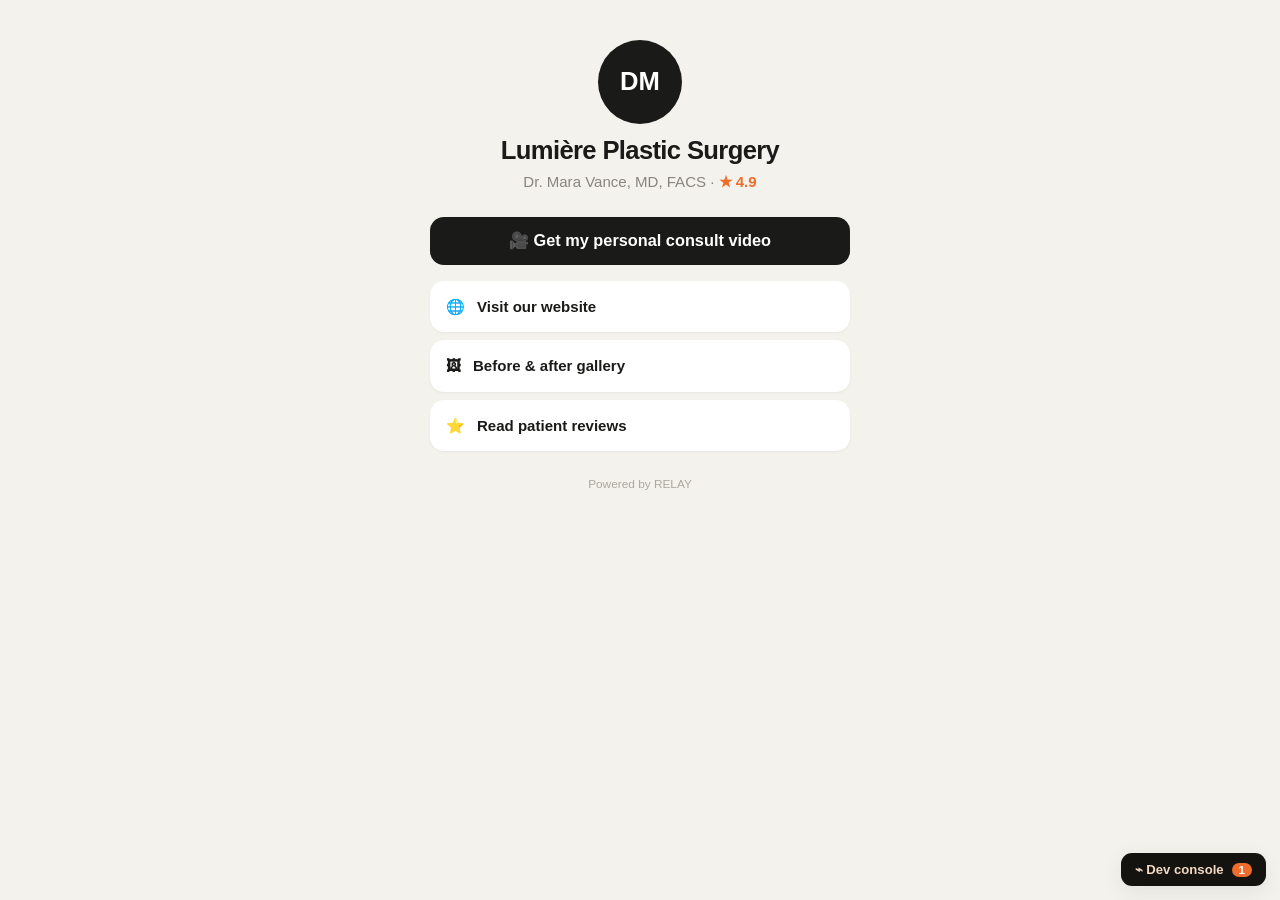
==== commit a879c038: "Rebuild design system to match the Monarch app (cream / black / orange) Replace the palette and layo" ====
--- a/bio.html
+++ b/bio.html
@@ -4,23 +4,23 @@
   <meta charset="utf-8">
   <meta name="viewport" content="width=device-width, initial-scale=1, viewport-fit=cover">
   <title>Link in bio</title>
-  <link rel="stylesheet" href="css/tokens.css?v=2">
-  <link rel="stylesheet" href="css/app.css?v=2">
+  <link rel="stylesheet" href="css/tokens.css?v=3">
+  <link rel="stylesheet" href="css/app.css?v=3">
 </head>
 <body>
   <div class="on-brand" style="min-height:100vh;padding:40px 16px">
     <div id="bio" style="max-width:420px;margin:0 auto"></div>
   </div>
 
-  <script src="js/util.js?v=2"></script>
-  <script src="js/instrument.js?v=2"></script>
-  <script src="js/devconsole.js?v=2"></script>
-  <script src="js/verticals.js?v=2"></script>
-  <script src="js/qualify.js?v=2"></script>
-  <script src="js/attribution.js?v=2"></script>
-  <script src="js/store.js?v=2"></script>
-  <script src="js/seed.js?v=2"></script>
-  <script src="js/brand.js?v=2"></script>
+  <script src="js/util.js?v=3"></script>
+  <script src="js/instrument.js?v=3"></script>
+  <script src="js/devconsole.js?v=3"></script>
+  <script src="js/verticals.js?v=3"></script>
+  <script src="js/qualify.js?v=3"></script>
+  <script src="js/attribution.js?v=3"></script>
+  <script src="js/store.js?v=3"></script>
+  <script src="js/seed.js?v=3"></script>
+  <script src="js/brand.js?v=3"></script>
   <script>
     var R = RELAY, U = R.util, esc = U.esc;
     R.store.seed();
@@ -37,16 +37,16 @@
     var links = (cfg.links || []);
 
     document.getElementById('bio').innerHTML =
-      '<div style="text-align:center;color:#fff;margin-bottom:24px">' +
-        '<div class="avatar avatar--lg" style="margin:0 auto 12px;width:84px;height:84px;font-size:1.6rem;background:rgba(255,255,255,.18)">' + esc(U.initials(p.name)) + '</div>' +
-        '<h1 style="margin:0;color:#fff" class="display">' + esc(b.name) + '</h1>' +
-        '<p style="opacity:.85;margin:4px 0 0">' + esc(p.name) + ', ' + esc(p.credential) + ' · ★ ' + esc(p.rating) + '</p>' +
+      '<div style="text-align:center;margin-bottom:24px">' +
+        '<div class="avatar avatar--lg" style="margin:0 auto 12px;width:84px;height:84px;font-size:1.6rem;background:var(--brand-primary);color:var(--brand-primary-ink)">' + esc(U.initials(p.name)) + '</div>' +
+        '<h1 style="margin:0" class="display">' + esc(b.name) + '</h1>' +
+        '<p class="dim" style="margin:4px 0 0">' + esc(p.name) + ', ' + esc(p.credential) + ' · <span class="stars">★ ' + esc(p.rating) + '</span></p>' +
       '</div>' +
-      '<a class="btn btn--accent btn--lg btn--block" href="' + esc(primaryLink.target) + '" data-primary style="margin-bottom:16px">' + esc(primaryLink.label) + '</a>' +
+      '<a class="btn btn--primary btn--lg btn--block" href="' + esc(primaryLink.target) + '" data-primary style="margin-bottom:16px">' + esc(primaryLink.label) + '</a>' +
       '<div class="linklist">' + links.map(function (l) {
-        return '<a href="' + esc(l.url) + '" target="_blank" rel="noopener" data-link="' + esc(l.id) + '" style="background:rgba(255,255,255,.95)"><span>' + esc(l.icon || '🔗') + '</span> ' + esc(l.label) + '</a>';
+        return '<a href="' + esc(l.url) + '" target="_blank" rel="noopener" data-link="' + esc(l.id) + '"><span>' + esc(l.icon || '🔗') + '</span> ' + esc(l.label) + '</a>';
       }).join('') + '</div>' +
-      '<p style="text-align:center;color:rgba(255,255,255,.7);font-size:.74rem;margin-top:24px">Powered by RELAY</p>';
+      '<p class="muted center" style="font-size:.74rem;margin-top:24px">Powered by RELAY</p>';
 
     document.getElementById('bio').addEventListener('click', function (e) {
       var pr = e.target.closest('[data-primary]'); var lk = e.target.closest('[data-link]');
--- a/css/tokens.css
+++ b/css/tokens.css
@@ -1,92 +1,98 @@
 /* ============================================================================
  * RELAY — Design Tokens (tokens.css)
- * Visual language modeled on calm, modern personal-finance apps (Monarch):
- * warm neutral canvas, deep evergreen primary, restrained warm-clay accent,
- * humanist sans throughout, generous spacing, barely-there shadows.
+ * Matched to the Monarch app (from product screenshots):
+ *   · warm off-white CANVAS, pure-white cards w/ big radius, NO borders,
+ *     separation via bg + hairline internal dividers, almost no shadow
+ *   · near-BLACK ink, warm-grey secondary text
+ *   · monarch ORANGE as the single pop accent (recap, AI, invite, active)
+ *   · GREEN only as positive/financial semantic; TEAL for links; grey pills
  *
  * Two brand layers share ONE token system (REQUIREMENTS §3.5):
- *   (A) RELAY product brand  — customer-facing (console, settings, pricing)
- *   (B) White-label brand     — lead-facing (flow, recap, portal, widgets)
- * Surfaces reference ROLE tokens; white-label overrides only --brand-* at runtime.
+ *   (A) RELAY product brand  — console, settings, pricing
+ *   (B) White-label brand     — flow, recap, portal, widgets (overrides --brand-*)
  * ========================================================================== */
 
 :root {
-  /* --- RELAY product brand: source colors -------------------------------- */
-  --relay-primary:        #1f4d3d;   /* deep evergreen — calm credibility */
-  --relay-primary-700:    #163a2d;
-  --relay-primary-300:    #6e9a8a;
-  --relay-accent:         #df8a5c;   /* warm clay — used sparingly */
-  --relay-accent-600:     #c9744a;
+  /* --- RELAY product source colors --------------------------------------- */
+  --relay-ink:            #1a1a18;   /* near-black — text + primary buttons */
+  --relay-ink-900:        #0d0d0c;
+  --relay-accent:         #ee6c2c;   /* monarch orange — the pop */
+  --relay-accent-600:     #d65a20;
+  --relay-accent-tint:    #fbe7da;
+  --relay-primary:        var(--relay-ink);  /* legacy alias */
 
-  /* --- Brand tokens (overridable per-account for white-label) ------------ */
-  --brand-primary:        var(--relay-primary);
+  /* --- Brand tokens (overridable per-account) ---------------------------- */
+  --brand-primary:        var(--relay-ink);
   --brand-primary-ink:    #ffffff;
   --brand-accent:         var(--relay-accent);
   --brand-accent-ink:     #ffffff;
 
-  /* --- Color roles: warm neutral system ---------------------------------- */
-  --color-bg:             #f6f6f3;   /* soft warm canvas */
-  --color-surface:        #ffffff;
-  --color-surface-2:      #f1f1ec;   /* subtle fills */
-  --color-surface-sunk:   #e9e8e2;
-  --color-border:         #e8e7e1;
-  --color-border-strong:  #d7d6ce;
-  --color-ink:            #1a2421;   /* deep slate-green, near-black */
-  --color-ink-2:          #59615c;
-  --color-ink-3:          #8b918c;
+  /* --- Color roles: warm off-white system -------------------------------- */
+  --color-bg:             #f4f2ed;   /* warm canvas */
+  --color-surface:        #ffffff;   /* cards */
+  --color-surface-2:      #eeebe3;   /* fills, pills, icon squares */
+  --color-surface-sunk:   #e6e2d8;
+  --color-border:         #eceae3;   /* hairline divider */
+  --color-border-strong:  #ddd9cf;
+  --color-ink:            #1a1a18;
+  --color-ink-2:          #87857d;   /* warm-grey secondary */
+  --color-ink-3:          #aba89f;   /* warm muted */
+  --color-primary:        var(--brand-primary);
+  --color-primary-ink:    var(--brand-primary-ink);
   --color-accent:         var(--brand-accent);
   --color-accent-ink:     var(--brand-accent-ink);
-  --color-primary:        var(--brand-primary);
-  --color-primary-ink:    var(--brand-primary-ink);
+  --color-accent-tint:    var(--relay-accent-tint);
+  --color-link:           #2e8daf;   /* teal links / secondary numbers */
+  --color-selected:       #f0ede5;   /* selected nav/list fill */
 
-  /* --- Semantic: SLA states (muted) -------------------------------------- */
-  --color-ok:             #2f8f66;
-  --color-ok-bg:          #e5f1ea;
-  --color-warn:           #bf8a2f;
-  --color-warn-bg:        #f6edd9;
-  --color-over:           #c5543c;
-  --color-over-bg:        #f7e3dd;
+  /* --- Semantic ---------------------------------------------------------- */
+  --color-ok:             #3aa869;   /* monarch green: positive / paid / on-time */
+  --color-ok-bg:          #e6f4ec;
+  --color-warn:           #c0902f;
+  --color-warn-bg:        #f6ecd5;
+  --color-over:           #c2533c;
+  --color-over-bg:        #f6e2da;
 
-  /* --- Semantic: qualification tiers (muted) ----------------------------- */
-  --tier-hot:             #c5543c;
-  --tier-hot-bg:          #f7e3dd;
-  --tier-warm:            #bf8a2f;
-  --tier-warm-bg:         #f6edd9;
-  --tier-cold:            #5c7c9e;
-  --tier-cold-bg:         #e7eef4;
+  /* --- Qualification tiers ----------------------------------------------- */
+  --tier-hot:             #c2533c;
+  --tier-hot-bg:          #f6e2da;
+  --tier-warm:            #c0902f;
+  --tier-warm-bg:         #f6ecd5;
+  --tier-cold:            #6a7f8c;
+  --tier-cold-bg:         #e9edf0;
 
-  /* --- Type scale (humanist sans) ---------------------------------------- */
+  /* --- Type -------------------------------------------------------------- */
   --font-ui: 'Inter', -apple-system, BlinkMacSystemFont, 'Segoe UI', Roboto, Helvetica, Arial, sans-serif;
-  --font-display: var(--font-ui);   /* Monarch is sans — no serif display */
-  --font-brand: var(--font-ui);     /* white-label may override */
+  --font-display: var(--font-ui);
+  --font-brand: var(--font-ui);
 
-  --fs-display:   2.2rem;
-  --fs-h1:        1.7rem;
-  --fs-h2:        1.3rem;
-  --fs-h3:        1.08rem;
-  --fs-body:      0.95rem;
-  --fs-sm:        0.84rem;
-  --fs-xs:        0.73rem;
-  --lh-tight:     1.2;
+  --fs-display:   2.4rem;
+  --fs-h1:        1.6rem;
+  --fs-h2:        1.22rem;
+  --fs-h3:        1.02rem;
+  --fs-body:      0.94rem;
+  --fs-sm:        0.82rem;
+  --fs-xs:        0.72rem;
+  --lh-tight:     1.16;
   --lh-body:      1.55;
 
   /* --- Spacing ----------------------------------------------------------- */
   --sp-1: 4px;  --sp-2: 8px;  --sp-3: 12px; --sp-4: 16px;
   --sp-5: 24px; --sp-6: 32px; --sp-7: 48px; --sp-8: 64px;
 
-  /* --- Radius (generously rounded) --------------------------------------- */
-  --radius-chip:   999px;
+  /* --- Radius (Monarch is generously rounded) ---------------------------- */
+  --radius-pill:   999px;
   --radius-btn:    12px;
-  --radius-card:   18px;
-  --radius-sheet:  26px;
+  --radius-card:   20px;
+  --radius-sheet:  28px;
 
-  /* --- Shadow (barely-there) --------------------------------------------- */
-  --shadow-sm:  0 1px 2px rgba(20,28,24,.05);
-  --shadow-md:  0 2px 10px rgba(20,28,24,.06), 0 1px 3px rgba(20,28,24,.04);
-  --shadow-lg:  0 16px 44px rgba(20,28,24,.13), 0 4px 12px rgba(20,28,24,.07);
-  --shadow-phone: 0 30px 70px rgba(20,28,24,.22);
+  /* --- Shadow (whisper-soft; rely on white-on-warm contrast) ------------- */
+  --shadow-sm:  0 1px 3px rgba(26,26,24,.05);
+  --shadow-md:  0 6px 22px rgba(26,26,24,.07);
+  --shadow-lg:  0 26px 64px rgba(26,26,24,.15);
+  --shadow-phone: 0 30px 80px rgba(26,26,24,.16);
 
-  /* --- Motion (restrained) ----------------------------------------------- */
+  /* --- Motion ------------------------------------------------------------ */
   --ease: cubic-bezier(.22,.61,.36,1);
   --dur-1: .12s;
   --dur-2: .22s;
--- a/css/app.css
+++ b/css/app.css
@@ -1,83 +1,67 @@
 /* ============================================================================
- * RELAY — component styles (app.css). References role tokens from tokens.css.
+ * RELAY — components (app.css). Monarch-matched system; role tokens only.
  * ========================================================================== */
 * { box-sizing: border-box; }
 html, body { margin: 0; padding: 0; }
 body {
-  font-family: var(--font-ui);
-  font-size: var(--fs-body);
-  line-height: var(--lh-body);
-  color: var(--color-ink);
-  background: var(--color-bg);
-  -webkit-font-smoothing: antialiased;
-}
-h1, h2, h3, h4 { line-height: var(--lh-tight); margin: 0 0 var(--sp-3); font-weight: 650; }
-h1 { font-size: var(--fs-h1); }
-h2 { font-size: var(--fs-h2); }
-h3 { font-size: var(--fs-h3); }
-.display { font-family: var(--font-display); font-weight: 650; letter-spacing: -.025em; }
-a { color: var(--color-primary); text-decoration: none; }
+  font-family: var(--font-ui); font-size: var(--fs-body); line-height: var(--lh-body);
+  color: var(--color-ink); background: var(--color-bg); -webkit-font-smoothing: antialiased;
+  text-rendering: optimizeLegibility;
+}
+h1, h2, h3, h4 { line-height: var(--lh-tight); margin: 0 0 var(--sp-3); font-weight: 700; letter-spacing: -.012em; }
+h1 { font-size: var(--fs-h1); } h2 { font-size: var(--fs-h2); } h3 { font-size: var(--fs-h3); }
+.display { font-family: var(--font-display); font-weight: 700; letter-spacing: -.025em; }
+a { color: var(--color-link); text-decoration: none; }
 a:hover { text-decoration: underline; }
-.muted { color: var(--color-ink-3); }
-.dim { color: var(--color-ink-2); }
-.num { font-family: var(--font-display); font-variant-numeric: tabular-nums; }
-.center { text-align: center; }
-.hidden, [hidden] { display: none !important; }
+.muted { color: var(--color-ink-3); } .dim { color: var(--color-ink-2); }
+.num { font-variant-numeric: tabular-nums; letter-spacing: -.01em; }
+.center { text-align: center; } .hidden, [hidden] { display: none !important; }
 .row { display: flex; align-items: center; gap: var(--sp-3); }
-.row--wrap { flex-wrap: wrap; }
-.spread { justify-content: space-between; }
-.grow { flex: 1; }
+.row--wrap { flex-wrap: wrap; } .spread { justify-content: space-between; } .grow { flex: 1; }
 .stack { display: flex; flex-direction: column; gap: var(--sp-3); }
 
-/* ---- buttons ----------------------------------------------------------- */
+/* ---- buttons (primary = near-black; orange reserved for pop) ----------- */
 .btn {
   display: inline-flex; align-items: center; justify-content: center; gap: var(--sp-2);
   font: inherit; font-weight: 600; cursor: pointer; border: 1px solid transparent;
   border-radius: var(--radius-btn); padding: 10px 16px; background: var(--color-surface-2);
-  color: var(--color-ink); transition: transform var(--dur-1) var(--ease), background var(--dur-1), box-shadow var(--dur-1);
-  text-decoration: none; line-height: 1.1;
-}
-.btn:hover { text-decoration: none; }
-.btn:active { transform: translateY(1px); }
-.btn--primary { background: var(--color-primary); color: var(--color-primary-ink); }
-.btn--accent { background: var(--color-accent); color: var(--color-accent-ink); box-shadow: var(--shadow-sm); }
-.btn--ghost { background: transparent; border-color: var(--color-border-strong); color: var(--color-ink-2); }
+  color: var(--color-ink); line-height: 1.1; transition: background var(--dur-1), transform var(--dur-1), border-color var(--dur-1);
+  text-decoration: none;
+}
+.btn:hover { text-decoration: none; background: var(--color-surface-sunk); }
+.btn:active { transform: translateY(.5px); }
+.btn--primary, .btn--accent { background: var(--color-ink); color: #fff; }
+.btn--primary:hover, .btn--accent:hover { background: #000; }
+.btn--ghost { background: var(--color-surface); border-color: var(--color-border-strong); color: var(--color-ink); }
 .btn--ghost:hover { background: var(--color-surface-2); }
-.btn--sm { padding: 6px 11px; font-size: var(--fs-sm); }
-.btn--lg { padding: 14px 22px; font-size: 1.05rem; border-radius: 12px; }
+.btn--sm { padding: 7px 12px; font-size: var(--fs-sm); border-radius: 10px; }
+.btn--lg { padding: 14px 22px; font-size: 1.02rem; border-radius: 14px; }
 .btn--block { width: 100%; }
-.btn[disabled] { opacity: .5; cursor: not-allowed; }
-
-/* ---- chips / pills / badges -------------------------------------------- */
+.btn[disabled] { opacity: .45; cursor: not-allowed; }
+
+/* ---- chips / pills ----------------------------------------------------- */
 .chip {
-  display: inline-flex; align-items: center; gap: 6px; padding: 7px 13px;
-  border-radius: var(--radius-chip); border: 1px solid var(--color-border-strong);
-  background: var(--color-surface); cursor: pointer; font-size: var(--fs-sm); font-weight: 550;
-  transition: all var(--dur-1) var(--ease);
-}
-.chip:hover { border-color: var(--color-primary); }
-.chip[aria-pressed="true"], .chip--on {
-  background: var(--color-primary); color: var(--color-primary-ink); border-color: var(--color-primary);
-}
+  display: inline-flex; align-items: center; gap: 6px; padding: 8px 14px; border-radius: var(--radius-pill);
+  border: 1px solid var(--color-border-strong); background: var(--color-surface); cursor: pointer;
+  font-size: var(--fs-sm); font-weight: 550; transition: all var(--dur-1) var(--ease);
+}
+.chip:hover { border-color: var(--color-ink-2); }
+.chip[aria-pressed="true"], .chip--on { background: var(--color-ink); color: #fff; border-color: var(--color-ink); }
 .pill {
-  display: inline-flex; align-items: center; gap: 5px; padding: 3px 10px; border-radius: var(--radius-chip);
-  font-size: var(--fs-xs); font-weight: 650; background: var(--color-surface-2); color: var(--color-ink-2);
-  white-space: nowrap;
-}
-.pill--hot  { background: var(--tier-hot-bg);  color: var(--tier-hot); }
+  display: inline-flex; align-items: center; gap: 5px; padding: 3px 10px; border-radius: var(--radius-pill);
+  font-size: var(--fs-xs); font-weight: 650; background: var(--color-surface-2); color: var(--color-ink-2); white-space: nowrap;
+}
+.pill--hot { background: var(--tier-hot-bg); color: var(--tier-hot); }
 .pill--warm { background: var(--tier-warm-bg); color: var(--tier-warm); }
 .pill--cold { background: var(--tier-cold-bg); color: var(--tier-cold); }
-.pill--ok   { background: var(--color-ok-bg);   color: var(--color-ok); }
+.pill--ok { background: var(--color-ok-bg); color: var(--color-ok); }
 .pill--warn { background: var(--color-warn-bg); color: var(--color-warn); }
 .pill--over { background: var(--color-over-bg); color: var(--color-over); }
-.pill--source { background: var(--color-surface-sunk); color: var(--color-ink-2); }
+.pill--source { background: var(--color-surface-2); color: var(--color-ink-2); }
 .dot { width: 7px; height: 7px; border-radius: 50%; background: currentColor; display: inline-block; }
 
-/* ---- cards ------------------------------------------------------------- */
-.card {
-  background: var(--color-surface); border: 1px solid var(--color-border);
-  border-radius: var(--radius-card); padding: var(--sp-5); box-shadow: var(--shadow-sm);
-}
+/* ---- cards (white, big radius, no border, whisper shadow) -------------- */
+.card { background: var(--color-surface); border-radius: var(--radius-card); padding: var(--sp-5); box-shadow: var(--shadow-sm); }
 .card--pad-sm { padding: var(--sp-4); }
 .card__title { font-weight: 650; margin-bottom: var(--sp-3); display: flex; align-items: center; gap: var(--sp-2); }
 
@@ -88,166 +72,146 @@
   width: 100%; font: inherit; padding: 11px 13px; border: 1px solid var(--color-border-strong);
   border-radius: var(--radius-btn); background: var(--color-surface); color: var(--color-ink);
 }
-input:focus, select:focus, textarea:focus { outline: 2px solid var(--color-primary); outline-offset: 1px; border-color: var(--color-primary); }
+input:focus, select:focus, textarea:focus { outline: 2px solid var(--color-accent); outline-offset: 1px; border-color: var(--color-accent); }
 textarea { min-height: 84px; resize: vertical; }
 .check { display: flex; gap: var(--sp-3); align-items: flex-start; cursor: pointer; font-size: var(--fs-sm); }
-.check input { margin-top: 3px; }
-.avatar {
-  width: 38px; height: 38px; border-radius: 50%; flex: none; display: grid; place-items: center;
-  background: var(--color-primary); color: var(--color-primary-ink); font-weight: 700; font-size: .8rem;
-}
+.check input { margin-top: 3px; accent-color: var(--color-ink); }
+.avatar { width: 38px; height: 38px; border-radius: 50%; flex: none; display: grid; place-items: center; background: var(--color-surface-2); color: var(--color-ink); font-weight: 700; font-size: .8rem; }
 .avatar--lg { width: 56px; height: 56px; font-size: 1.05rem; }
 
-/* ============================ CONSOLE SHELL ============================== */
-.appbar {
-  position: sticky; top: 0; z-index: 30; display: flex; align-items: center; gap: var(--sp-5);
-  padding: 0 var(--sp-5); height: 62px; background: var(--color-surface); color: var(--color-ink);
-  border-bottom: 1px solid var(--color-border);
-}
-.appbar__brand { display: flex; align-items: center; gap: 9px; font-weight: 700; font-size: 1.1rem; color: var(--color-ink); letter-spacing: -.01em; }
+/* ============================ CONSOLE SHELL (sidebar) =================== */
+.shell { display: flex; min-height: 100vh; }
+.sidebar {
+  width: 248px; flex: none; background: var(--color-surface); border-right: 1px solid var(--color-border);
+  display: flex; flex-direction: column; padding: 18px 14px; position: sticky; top: 0; height: 100vh;
+}
+.sidebar__brand { display: flex; align-items: center; gap: 9px; padding: 6px 8px 16px; font-weight: 700; font-size: 1.3rem; color: var(--color-ink); letter-spacing: -.02em; }
+.sidebar__brand:hover { text-decoration: none; }
+.sidebar__mark { width: 26px; height: 26px; color: var(--color-accent); flex: none; }
+.navsection { font-size: .68rem; text-transform: uppercase; letter-spacing: .07em; color: var(--color-ink-3); font-weight: 700; padding: 16px 10px 6px; }
+.navitem { display: flex; align-items: center; gap: 12px; padding: 9px 10px; border-radius: 11px; color: var(--color-ink); font-weight: 550; font-size: .92rem; cursor: pointer; text-decoration: none; }
+.navitem svg { width: 20px; height: 20px; color: var(--color-ink-2); flex: none; }
+.navitem:hover { background: var(--color-surface-2); text-decoration: none; }
+.navitem.is-active { background: var(--color-selected); color: var(--color-ink); font-weight: 650; }
+.navitem.is-active svg { color: var(--color-accent); }
+.sidebar__spacer { flex: 1; }
+.sidebar__foot { border-top: 1px solid var(--color-border); padding-top: 12px; display: flex; flex-direction: column; gap: 8px; }
+.sidebar__foot select { font-size: var(--fs-sm); padding: 8px 10px; border-radius: 10px; }
+.sidebar__acct { display: flex; align-items: center; gap: 10px; padding: 4px 6px; font-size: var(--fs-sm); }
+.main { flex: 1; min-width: 0; }
+.wrap { max-width: 1120px; margin: 0 auto; padding: var(--sp-6) var(--sp-5); }
+.page-head { display: flex; align-items: flex-end; justify-content: space-between; gap: var(--sp-4); margin-bottom: var(--sp-5); flex-wrap: wrap; }
+.page-head h1 { margin: 0; font-size: var(--fs-display); letter-spacing: -.03em; }
+.page-head p { margin: 6px 0 0; color: var(--color-ink-2); }
+
+/* light top bar (widgets.html / pricing.html) */
+.appbar { position: sticky; top: 0; z-index: 30; display: flex; align-items: center; gap: var(--sp-5); padding: 0 var(--sp-5); height: 62px; background: var(--color-surface); border-bottom: 1px solid var(--color-border); }
+.appbar__brand { display: flex; align-items: center; gap: 9px; font-weight: 700; font-size: 1.2rem; color: var(--color-ink); letter-spacing: -.02em; }
 .appbar__brand:hover { text-decoration: none; }
-.appbar__logo { width: 28px; height: 28px; border-radius: 9px; background: var(--relay-primary); display: grid; place-items: center; color: #fff; font-family: var(--font-display); font-weight: 700; }
-.appbar nav { display: flex; gap: 2px; }
-.appbar nav a {
-  color: var(--color-ink-2); padding: 8px 14px; border-radius: 10px; font-weight: 600; font-size: var(--fs-sm);
-}
+.appbar__logo { width: 28px; height: 28px; border-radius: 9px; background: var(--color-ink); display: grid; place-items: center; color: var(--color-accent); font-family: var(--font-display); font-weight: 800; }
+.appbar nav { display: flex; gap: 2px; margin-left: var(--sp-3); }
+.appbar nav a { color: var(--color-ink-2); padding: 8px 14px; border-radius: 10px; font-weight: 600; font-size: var(--fs-sm); }
 .appbar nav a:hover { color: var(--color-ink); background: var(--color-surface-2); text-decoration: none; }
-.appbar nav a.is-active { color: var(--relay-primary); background: var(--color-ok-bg); }
-.appbar__right { margin-left: auto; display: flex; align-items: center; gap: var(--sp-3); }
-.appbar select { background: var(--color-surface); color: var(--color-ink); border: 1px solid var(--color-border-strong); padding: 7px 10px; border-radius: 9px; }
-.appbar select option { color: var(--color-ink); }
-
-.wrap { max-width: 1180px; margin: 0 auto; padding: var(--sp-5); }
-.page-head { display: flex; align-items: flex-end; justify-content: space-between; gap: var(--sp-4); margin-bottom: var(--sp-5); flex-wrap: wrap; }
-.page-head h1 { margin: 0; }
-.page-head p { margin: 4px 0 0; color: var(--color-ink-3); }
-
-/* ---- KPI strip --------------------------------------------------------- */
-.kpis { display: grid; grid-template-columns: repeat(auto-fit, minmax(150px, 1fr)); gap: var(--sp-3); }
-.kpi { background: var(--color-surface); border: 1px solid var(--color-border); border-radius: var(--radius-card); padding: var(--sp-4); }
-.kpi__label { font-size: var(--fs-xs); text-transform: uppercase; letter-spacing: .04em; color: var(--color-ink-3); font-weight: 650; }
-.kpi__value { font-family: var(--font-display); font-size: 1.7rem; font-weight: 600; margin-top: 4px; font-variant-numeric: tabular-nums; }
-.kpi__sub { font-size: var(--fs-xs); color: var(--color-ink-3); }
-
-/* ============================ QUEUE ===================================== */
-.queue-layout { display: grid; grid-template-columns: 1fr; gap: var(--sp-4); }
+
+/* ---- KPI tiles --------------------------------------------------------- */
+.kpis { display: grid; grid-template-columns: repeat(auto-fit, minmax(155px, 1fr)); gap: var(--sp-3); }
+.kpi { background: var(--color-surface); border-radius: var(--radius-card); padding: var(--sp-4) var(--sp-5); box-shadow: var(--shadow-sm); }
+.kpi__label { font-size: var(--fs-xs); color: var(--color-ink-2); font-weight: 600; }
+.kpi__value { font-size: 1.85rem; font-weight: 700; margin-top: 6px; font-variant-numeric: tabular-nums; letter-spacing: -.03em; }
+.kpi__sub { font-size: var(--fs-xs); color: var(--color-ink-3); margin-top: 2px; }
+
+/* ============================ QUEUE (Monarch list card) ================ */
 .qfilters { display: flex; gap: 6px; flex-wrap: wrap; margin-bottom: var(--sp-4); }
-.qfilter { padding: 6px 12px; border-radius: var(--radius-chip); border: 1px solid var(--color-border-strong); background: var(--color-surface); cursor: pointer; font-size: var(--fs-sm); font-weight: 600; color: var(--color-ink-2); }
-.qfilter.is-active { background: var(--relay-primary); color: #fff; border-color: var(--relay-primary); }
-.qrow {
-  display: grid; grid-template-columns: auto 1fr auto; gap: var(--sp-4); align-items: center;
-  padding: 13px var(--sp-4); background: var(--color-surface); border: 1px solid var(--color-border);
-  border-radius: var(--radius-card); cursor: pointer; margin-bottom: 8px; transition: box-shadow var(--dur-1), border-color var(--dur-1);
-}
-.qrow:hover { box-shadow: var(--shadow-md); border-color: var(--color-border-strong); }
+.qfilter { padding: 7px 14px; border-radius: var(--radius-pill); border: 1px solid var(--color-border-strong); background: var(--color-surface); cursor: pointer; font-size: var(--fs-sm); font-weight: 600; color: var(--color-ink-2); }
+.qfilter.is-active { background: var(--color-ink); color: #fff; border-color: var(--color-ink); }
+.queue-layout { background: var(--color-surface); border-radius: var(--radius-card); box-shadow: var(--shadow-sm); overflow: hidden; }
+.qrow { display: grid; grid-template-columns: auto 1fr auto; gap: var(--sp-4); align-items: center; padding: 15px var(--sp-5); cursor: pointer; border-bottom: 1px solid var(--color-border); transition: background var(--dur-1); }
+.qrow:last-child { border-bottom: none; }
+.qrow:hover { background: var(--color-surface-2); }
 .qrow__mid { min-width: 0; }
 .qrow__name { font-weight: 650; display: flex; align-items: center; gap: 8px; }
 .qrow__meta { display: flex; gap: 6px; flex-wrap: wrap; align-items: center; margin-top: 5px; }
 .qrow__right { text-align: right; display: flex; flex-direction: column; align-items: flex-end; gap: 5px; }
 .qrow__time { font-size: var(--fs-xs); color: var(--color-ink-3); }
-.tier-rail { width: 4px; align-self: stretch; border-radius: 4px; }
-.tier-rail--hot { background: var(--tier-hot); }
-.tier-rail--warm { background: var(--tier-warm); }
-.tier-rail--cold { background: var(--tier-cold); }
-
-/* ============================ DRAWER ==================================== */
-.scrim { position: fixed; inset: 0; background: rgba(16,20,32,.45); z-index: 40; opacity: 0; pointer-events: none; transition: opacity var(--dur-2); }
+.tier-rail { width: 4px; height: 38px; border-radius: 4px; }
+.tier-rail--hot { background: var(--tier-hot); } .tier-rail--warm { background: var(--tier-warm); } .tier-rail--cold { background: var(--tier-cold); }
+.qcard-empty { padding: var(--sp-6); text-align: center; color: var(--color-ink-3); }
+
+/* ============================ DRAWER =================================== */
+.scrim { position: fixed; inset: 0; background: rgba(26,26,24,.4); z-index: 40; opacity: 0; pointer-events: none; transition: opacity var(--dur-2); }
 .scrim.is-open { opacity: 1; pointer-events: auto; }
-.drawer {
-  position: fixed; top: 0; right: 0; height: 100%; width: min(560px, 94vw); background: var(--color-bg);
-  z-index: 50; box-shadow: var(--shadow-lg); transform: translateX(100%); transition: transform var(--dur-3) var(--ease);
-  display: flex; flex-direction: column;
-}
+.drawer { position: fixed; top: 0; right: 0; height: 100%; width: min(560px, 95vw); background: var(--color-bg); z-index: 50; box-shadow: var(--shadow-lg); transform: translateX(100%); transition: transform var(--dur-3) var(--ease); display: flex; flex-direction: column; }
 .drawer.is-open { transform: none; }
 .drawer__head { padding: var(--sp-4) var(--sp-5); background: var(--color-surface); border-bottom: 1px solid var(--color-border); display: flex; align-items: center; gap: var(--sp-3); }
 .drawer__body { overflow-y: auto; padding: var(--sp-5); display: flex; flex-direction: column; gap: var(--sp-4); }
-.drawer__x { margin-left: auto; cursor: pointer; border: none; background: var(--color-surface-2); width: 34px; height: 34px; border-radius: 9px; font-size: 1.1rem; }
-.nextaction {
-  background: linear-gradient(135deg, var(--relay-primary), var(--relay-primary-700));
-  color: #fff; padding: var(--sp-4) var(--sp-5); border-radius: var(--radius-card);
-}
-.nextaction__label { font-size: var(--fs-xs); text-transform: uppercase; letter-spacing: .05em; opacity: .8; font-weight: 700; }
-.nextaction__title { font-size: 1.15rem; font-weight: 650; margin: 4px 0 12px; }
-
-/* qualification ring */
+.drawer__x { margin-left: auto; cursor: pointer; border: none; background: var(--color-surface-2); width: 34px; height: 34px; border-radius: 10px; font-size: 1.1rem; }
+.nextaction { background: var(--color-ink); color: #fff; padding: var(--sp-5); border-radius: var(--radius-card); }
+.nextaction__label { font-size: var(--fs-xs); text-transform: uppercase; letter-spacing: .06em; color: var(--color-accent); font-weight: 700; }
+.nextaction__title { font-size: 1.18rem; font-weight: 650; margin: 6px 0 14px; letter-spacing: -.01em; }
+.nextaction .btn--accent { background: var(--color-accent); color: #fff; }
+.nextaction .btn--accent:hover { background: var(--color-accent-600); }
+
 .qring { display: flex; align-items: center; gap: var(--sp-4); }
-.ring { width: 84px; height: 84px; flex: none; border-radius: 50%; display: grid; place-items: center; position: relative; }
-.ring__inner { width: 64px; height: 64px; border-radius: 50%; background: var(--color-surface); display: grid; place-items: center; flex-direction: column; }
-.ring__score { font-family: var(--font-display); font-size: 1.4rem; font-weight: 650; line-height: 1; }
+.ring { width: 84px; height: 84px; flex: none; border-radius: 50%; display: grid; place-items: center; }
+.ring__inner { width: 64px; height: 64px; border-radius: 50%; background: var(--color-surface); display: grid; place-items: center; }
+.ring__score { font-size: 1.4rem; font-weight: 700; line-height: 1; font-variant-numeric: tabular-nums; }
 .ring__cap { font-size: .6rem; text-transform: uppercase; letter-spacing: .05em; color: var(--color-ink-3); }
 .flaglist { display: flex; flex-direction: column; gap: 5px; }
 .flag { font-size: var(--fs-sm); color: var(--color-over); display: flex; gap: 6px; align-items: center; }
-
-.kv { display: grid; grid-template-columns: 120px 1fr; gap: 6px 12px; font-size: var(--fs-sm); }
-.kv dt { color: var(--color-ink-3); }
-.kv dd { margin: 0; font-weight: 550; }
-
+.kv { display: grid; grid-template-columns: 120px 1fr; gap: 7px 12px; font-size: var(--fs-sm); }
+.kv dt { color: var(--color-ink-3); } .kv dd { margin: 0; font-weight: 550; }
 .pipeline { display: flex; gap: 4px; }
-.pipeline__step { flex: 1; text-align: center; font-size: .62rem; padding: 6px 2px; border-radius: 6px; background: var(--color-surface-2); color: var(--color-ink-3); font-weight: 650; }
-.pipeline__step.is-done { background: var(--tier-cold-bg); color: var(--tier-cold); }
-.pipeline__step.is-current { background: var(--relay-primary); color: #fff; }
-
+.pipeline__step { flex: 1; text-align: center; font-size: .62rem; padding: 7px 2px; border-radius: 7px; background: var(--color-surface-2); color: var(--color-ink-3); font-weight: 650; }
+.pipeline__step.is-done { background: var(--color-ok-bg); color: var(--color-ok); }
+.pipeline__step.is-current { background: var(--color-ink); color: #fff; }
 .script { white-space: pre-wrap; font-size: var(--fs-sm); background: var(--color-surface-2); padding: var(--sp-4); border-radius: 12px; max-height: 220px; overflow-y: auto; }
 .photo-thumbs { display: flex; gap: 8px; flex-wrap: wrap; }
-.photo-thumb { width: 74px; height: 74px; border-radius: 10px; background: var(--color-surface-sunk) center/cover; display: grid; place-items: center; font-size: 1.6rem; color: var(--color-ink-3); border: 1px solid var(--color-border); }
-
-/* ============================ PHONE FRAME (patient flow) ================ */
-.on-brand { background: linear-gradient(160deg, var(--brand-primary), color-mix(in srgb, var(--brand-primary) 70%, #000)); }
+.photo-thumb { width: 74px; height: 74px; border-radius: 12px; background: var(--color-surface-2) center/cover; display: grid; place-items: center; font-size: 1.5rem; color: var(--color-ink-3); }
+
+/* ============================ PHONE / PATIENT FLOW ===================== */
+.on-brand { background: var(--color-bg); }
 .phone-stage { min-height: 100vh; display: grid; place-items: center; padding: var(--sp-4); }
-.phone {
-  width: 100%; max-width: 412px; background: var(--color-surface); border-radius: var(--radius-sheet);
-  box-shadow: var(--shadow-phone); overflow: hidden; display: flex; flex-direction: column;
-  min-height: min(860px, 96vh); position: relative;
-}
+.phone { width: 100%; max-width: 412px; background: var(--color-surface); border-radius: var(--radius-sheet); box-shadow: var(--shadow-phone); overflow: hidden; display: flex; flex-direction: column; min-height: min(860px, 96vh); position: relative; }
 .phone__top { padding: 14px var(--sp-5) 0; }
-.phone__progress { height: 4px; background: var(--color-surface-sunk); border-radius: 3px; overflow: hidden; }
+.phone__progress { height: 5px; background: var(--color-surface-2); border-radius: 4px; overflow: hidden; }
 .phone__progress > i { display: block; height: 100%; background: var(--brand-accent); width: 0; transition: width var(--dur-3) var(--ease); }
 .phone__body { flex: 1; overflow-y: auto; padding: var(--sp-5); }
 .phone__foot { padding: var(--sp-4) var(--sp-5); border-top: 1px solid var(--color-border); }
-.brandbar { display: flex; align-items: center; gap: 9px; padding: 12px var(--sp-5); border-bottom: 1px solid var(--color-border); }
+.brandbar { display: flex; align-items: center; gap: 9px; padding: 13px var(--sp-5); border-bottom: 1px solid var(--color-border); }
 .brandmark { display: inline-flex; align-items: center; gap: 8px; font-weight: 700; color: var(--brand-primary); }
-.brandmark__img { height: 26px; }
-.brandmark__word { font-family: var(--font-display); font-size: 1.1rem; }
-
+.brandmark__img { height: 26px; } .brandmark__word { font-size: 1.12rem; letter-spacing: -.01em; }
 .provider-hero { text-align: center; }
 .provider-hero .avatar--lg { margin: 0 auto var(--sp-3); background: var(--brand-primary); color: var(--brand-primary-ink); }
+.provider-hero h1 { font-size: 1.7rem; letter-spacing: -.03em; }
 .stars { color: var(--brand-accent); font-weight: 700; }
-.howto { display: flex; flex-direction: column; gap: 10px; margin: var(--sp-4) 0; }
+.howto { display: flex; flex-direction: column; gap: 12px; margin: var(--sp-5) 0; }
 .howto__step { display: flex; gap: 12px; align-items: flex-start; text-align: left; }
-.howto__n { width: 26px; height: 26px; border-radius: 50%; background: var(--brand-primary); color: var(--brand-primary-ink); flex: none; display: grid; place-items: center; font-weight: 700; font-size: .8rem; }
+.howto__n { width: 28px; height: 28px; border-radius: 50%; background: var(--brand-primary); color: var(--brand-primary-ink); flex: none; display: grid; place-items: center; font-weight: 700; font-size: .82rem; }
 .trustpills { display: flex; gap: 6px; justify-content: center; flex-wrap: wrap; margin-top: var(--sp-3); }
 .chipwrap { display: flex; flex-wrap: wrap; gap: 8px; }
-.optrow {
-  display: flex; align-items: center; gap: 12px; padding: 14px 16px; border: 1.5px solid var(--color-border-strong);
-  border-radius: 12px; cursor: pointer; margin-bottom: 10px; font-weight: 550; transition: all var(--dur-1);
-}
-.optrow:hover { border-color: var(--brand-primary); }
-.optrow.is-on { border-color: var(--brand-primary); background: color-mix(in srgb, var(--brand-primary) 8%, #fff); }
+.optrow { display: flex; align-items: center; gap: 12px; padding: 15px 16px; border: 1.5px solid var(--color-border-strong); border-radius: 14px; cursor: pointer; margin-bottom: 10px; font-weight: 550; transition: all var(--dur-1); background: var(--color-surface); }
+.optrow:hover { border-color: var(--color-ink); }
+.optrow.is-on { border-color: var(--brand-accent); background: var(--color-accent-tint); }
 .optrow__radio { width: 20px; height: 20px; border-radius: 50%; border: 2px solid var(--color-border-strong); flex: none; }
-.optrow.is-on .optrow__radio { border-color: var(--brand-primary); background: var(--brand-primary); box-shadow: inset 0 0 0 3px var(--color-surface); }
-
-/* reward + recap */
-.reward-video {
-  border-radius: 14px; overflow: hidden; background: #0c1116; aspect-ratio: 9/16; max-height: 360px;
-  margin: 0 auto var(--sp-4); position: relative; display: grid; place-items: center; color: #fff;
-}
+.optrow.is-on .optrow__radio { border-color: var(--brand-accent); background: var(--brand-accent); box-shadow: inset 0 0 0 3px var(--color-surface); }
+.reward-video { border-radius: 16px; overflow: hidden; background: #14130f; aspect-ratio: 9/16; max-height: 360px; margin: 0 auto var(--sp-4); position: relative; display: grid; place-items: center; color: #fff; }
 .reward-video video, .reward-video img { width: 100%; height: 100%; object-fit: cover; }
-.reward-video__play { position: absolute; inset: 0; display: grid; place-items: center; cursor: pointer; background: rgba(0,0,0,.25); }
-.reward-video__play span { width: 64px; height: 64px; border-radius: 50%; background: rgba(255,255,255,.92); display: grid; place-items: center; color: var(--brand-primary); font-size: 1.5rem; padding-left: 4px; }
-.recap { border: 1.5px solid var(--brand-primary); border-radius: 14px; padding: var(--sp-4); background: color-mix(in srgb, var(--brand-primary) 5%, #fff); }
-.recap h4 { color: var(--brand-primary); margin: 0 0 8px; }
-.recap__row { display: flex; justify-content: space-between; padding: 6px 0; border-bottom: 1px dashed var(--color-border); font-size: var(--fs-sm); }
+.reward-video__play { position: absolute; inset: 0; display: grid; place-items: center; cursor: pointer; background: rgba(0,0,0,.22); }
+.reward-video__play span { width: 64px; height: 64px; border-radius: 50%; background: rgba(255,255,255,.95); display: grid; place-items: center; color: var(--brand-primary); font-size: 1.5rem; padding-left: 4px; }
+.recap { border-radius: 16px; padding: var(--sp-4); background: var(--color-surface-2); }
+.recap h4 { color: var(--color-ink); margin: 0 0 8px; }
+.recap__row { display: flex; justify-content: space-between; padding: 7px 0; border-bottom: 1px solid var(--color-border); font-size: var(--fs-sm); }
 .recap__row:last-child { border: none; }
 
-/* ============================ STUDIO ==================================== */
-.studio { display: grid; grid-template-columns: 220px 1fr 300px; height: calc(100vh - 60px); }
+/* ============================ STUDIO ================================== */
+.studio { display: grid; grid-template-columns: 220px 1fr 300px; height: calc(100vh - 0px); }
 .studio__deck { border-right: 1px solid var(--color-border); background: var(--color-surface); overflow-y: auto; padding: var(--sp-3); }
-.studio__stage { background: #11151c; display: flex; flex-direction: column; align-items: center; justify-content: center; padding: var(--sp-4); position: relative; }
+.studio__stage { background: #14130f; display: flex; flex-direction: column; align-items: center; justify-content: center; padding: var(--sp-4); position: relative; }
 .studio__panel { border-left: 1px solid var(--color-border); background: var(--color-surface); overflow-y: auto; padding: var(--sp-4); }
-.slide-thumb { border: 2px solid transparent; border-radius: 10px; padding: 9px 11px; background: var(--color-surface-2); margin-bottom: 8px; cursor: pointer; font-size: var(--fs-sm); }
-.slide-thumb.is-active { border-color: var(--relay-accent); background: #fff; box-shadow: var(--shadow-sm); }
+.slide-thumb { border: 2px solid transparent; border-radius: 12px; padding: 9px 11px; background: var(--color-surface-2); margin-bottom: 8px; cursor: pointer; font-size: var(--fs-sm); }
+.slide-thumb.is-active { border-color: var(--color-accent); background: var(--color-surface); box-shadow: var(--shadow-sm); }
 .slide-thumb__n { font-size: var(--fs-xs); color: var(--color-ink-3); font-weight: 700; }
-.studio-canvas-wrap { width: 100%; max-width: 760px; aspect-ratio: 16/9; background: #000; border-radius: 12px; overflow: hidden; box-shadow: var(--shadow-lg); position: relative; }
+.studio-canvas-wrap { width: 100%; max-width: 760px; aspect-ratio: 16/9; background: #000; border-radius: 14px; overflow: hidden; box-shadow: var(--shadow-lg); position: relative; }
 .studio-canvas-wrap.portrait { aspect-ratio: 9/16; max-width: 360px; }
 .studio-canvas-wrap canvas, .studio-canvas-wrap video { width: 100%; height: 100%; display: block; object-fit: cover; }
 .studio__controls { display: flex; gap: var(--sp-3); margin-top: var(--sp-4); align-items: center; }
@@ -255,105 +219,67 @@
 @keyframes pulse { 0%,100% { opacity: 1; } 50% { opacity: .3; } }
 .teleprompter { position: absolute; left: 0; right: 0; bottom: 0; background: linear-gradient(transparent, rgba(0,0,0,.85)); color: #fff; padding: var(--sp-5) var(--sp-4) var(--sp-4); font-size: 1.05rem; max-height: 45%; overflow-y: auto; }
 
-/* ============================ PORTAL ==================================== */
-.portal { max-width: 520px; margin: 0 auto; padding: var(--sp-5) var(--sp-4) 120px; }
-.portal__video { border-radius: 16px; overflow: hidden; background: #0c1116; aspect-ratio: 16/9; margin-bottom: var(--sp-4); position: relative; display: grid; place-items: center; }
+/* ============================ PORTAL ================================== */
+.portal { max-width: 540px; margin: 0 auto; padding: var(--sp-5) var(--sp-4) 120px; }
+.portal__video { border-radius: 18px; overflow: hidden; background: #14130f; aspect-ratio: 16/9; margin-bottom: var(--sp-4); position: relative; display: grid; place-items: center; }
 .portal__video video { width: 100%; height: 100%; object-fit: contain; background: #000; }
-.portal__cta { position: fixed; left: 0; right: 0; bottom: 0; background: var(--color-surface); border-top: 1px solid var(--color-border); padding: var(--sp-4); box-shadow: 0 -8px 30px rgba(0,0,0,.08); }
-.portal__cta .wrap-narrow { max-width: 520px; margin: 0 auto; }
-.linklist a { display: flex; align-items: center; gap: 12px; padding: 13px 15px; border: 1px solid var(--color-border); border-radius: 12px; margin-bottom: 8px; color: var(--color-ink); font-weight: 600; }
-.linklist a:hover { border-color: var(--brand-primary); text-decoration: none; }
+.portal__cta { position: fixed; left: 0; right: 0; bottom: 0; background: var(--color-surface); border-top: 1px solid var(--color-border); padding: var(--sp-4); }
+.portal__cta .wrap-narrow { max-width: 540px; margin: 0 auto; }
+.linklist a { display: flex; align-items: center; gap: 12px; padding: 14px 16px; background: var(--color-surface); border-radius: 14px; margin-bottom: 8px; color: var(--color-ink); font-weight: 600; box-shadow: var(--shadow-sm); }
+.linklist a:hover { text-decoration: none; transform: translateY(-1px); }
 .msg-thread { display: flex; flex-direction: column; gap: 8px; }
-.msg { max-width: 80%; padding: 9px 13px; border-radius: 14px; font-size: var(--fs-sm); }
+.msg { max-width: 80%; padding: 9px 13px; border-radius: 15px; font-size: var(--fs-sm); }
 .msg--provider { background: var(--color-surface-2); align-self: flex-start; border-bottom-left-radius: 4px; }
 .msg--patient { background: var(--brand-primary); color: var(--brand-primary-ink); align-self: flex-end; border-bottom-right-radius: 4px; }
 
-/* ============================ PERFORMANCE =============================== */
-.funnel { display: flex; flex-direction: column; gap: 8px; }
+/* ============================ PERFORMANCE ============================= */
+.funnel { display: flex; flex-direction: column; gap: 9px; }
 .funnel__step { display: grid; grid-template-columns: 110px 1fr auto; gap: var(--sp-3); align-items: center; }
-.funnel__bar { height: 30px; background: var(--color-surface-sunk); border-radius: 8px; overflow: hidden; }
-.funnel__fill { height: 100%; background: linear-gradient(90deg, var(--relay-primary), var(--relay-primary-300)); border-radius: 8px; display: flex; align-items: center; padding-left: 10px; color: #fff; font-weight: 650; font-size: var(--fs-sm); min-width: 30px; }
-.funnel__drop { font-size: var(--fs-xs); color: var(--color-over); }
+.funnel__bar { height: 32px; background: var(--color-surface-2); border-radius: 9px; overflow: hidden; }
+.funnel__fill { height: 100%; background: var(--color-accent); border-radius: 9px; display: flex; align-items: center; padding-left: 11px; color: #fff; font-weight: 650; font-size: var(--fs-sm); min-width: 28px; }
+.funnel__drop { font-size: var(--fs-xs); color: var(--color-ink-3); }
 table.data { width: 100%; border-collapse: collapse; font-size: var(--fs-sm); }
-table.data th, table.data td { text-align: right; padding: 9px 12px; border-bottom: 1px solid var(--color-border); }
+table.data th, table.data td { text-align: right; padding: 10px 12px; border-bottom: 1px solid var(--color-border); }
 table.data th:first-child, table.data td:first-child { text-align: left; }
 table.data th { font-size: var(--fs-xs); text-transform: uppercase; letter-spacing: .03em; color: var(--color-ink-3); }
 table.data tbody tr:hover { background: var(--color-surface-2); }
-.roas-good { color: var(--color-ok); font-weight: 700; }
-.roas-bad { color: var(--color-over); font-weight: 700; }
-
-/* ============================ SETTINGS ================================= */
+.roas-good { color: var(--color-ok); font-weight: 700; } .roas-bad { color: var(--color-over); font-weight: 700; }
+
+/* ============================ SETTINGS =============================== */
 .settings { display: grid; grid-template-columns: 220px 1fr; gap: var(--sp-5); align-items: start; }
-.settings__nav { position: sticky; top: 76px; display: flex; flex-direction: column; gap: 2px; }
-.settings__nav button { text-align: left; padding: 9px 13px; border: none; background: transparent; border-radius: 9px; cursor: pointer; font: inherit; font-weight: 600; color: var(--color-ink-2); }
+.settings__nav { position: sticky; top: 20px; display: flex; flex-direction: column; gap: 2px; }
+.settings__nav button { text-align: left; padding: 10px 13px; border: none; background: transparent; border-radius: 11px; cursor: pointer; font: inherit; font-weight: 600; color: var(--color-ink-2); }
 .settings__nav button.is-active { background: var(--color-surface); color: var(--color-ink); box-shadow: var(--shadow-sm); }
 .checklist { display: flex; flex-direction: column; gap: 8px; }
-.checklist__item { display: flex; gap: 12px; align-items: center; padding: 12px 14px; border: 1px solid var(--color-border); border-radius: 12px; }
-.checklist__item.is-done { background: var(--color-ok-bg); border-color: transparent; }
-.checklist__check { width: 24px; height: 24px; border-radius: 50%; border: 2px solid var(--color-border-strong); display: grid; place-items: center; flex: none; }
+.checklist__item { display: flex; gap: 12px; align-items: center; padding: 13px 15px; border-radius: 14px; background: var(--color-surface-2); }
+.checklist__item.is-done { background: var(--color-ok-bg); }
+.checklist__check { width: 24px; height: 24px; border-radius: 50%; border: 2px solid var(--color-border-strong); display: grid; place-items: center; flex: none; background: var(--color-surface); }
 .checklist__item.is-done .checklist__check { background: var(--color-ok); border-color: var(--color-ok); color: #fff; }
-
-/* ============================ DEV CONSOLE ============================== */
-.devconsole { position: fixed; right: 14px; bottom: 14px; z-index: 80; font-family: var(--font-ui); }
-.devconsole__tab { background: #11151c; color: #d6f5e4; border: none; border-radius: 10px; padding: 8px 13px; font-size: var(--fs-sm); font-weight: 650; cursor: pointer; box-shadow: var(--shadow-md); display: flex; align-items: center; gap: 8px; }
-.devconsole__badge { background: var(--relay-accent); color: #fff; border-radius: 999px; padding: 1px 7px; font-size: var(--fs-xs); }
-.devconsole__body { position: absolute; right: 0; bottom: 46px; width: min(440px, 92vw); height: 340px; background: #0d1117; border-radius: 12px; box-shadow: var(--shadow-lg); display: flex; flex-direction: column; overflow: hidden; }
-.devconsole__head { padding: 10px 13px; color: #e6edf3; border-bottom: 1px solid #222b36; display: flex; align-items: center; gap: 8px; }
-.devconsole__hint { font-size: var(--fs-xs); color: #8b98a8; flex: 1; }
-.devconsole__clear { background: #222b36; color: #c9d4e0; border: none; border-radius: 6px; padding: 3px 9px; cursor: pointer; font-size: var(--fs-xs); }
-.devconsole__log { flex: 1; overflow-y: auto; padding: 8px 10px; font-family: ui-monospace, 'SF Mono', Menlo, monospace; font-size: 11.5px; color: #c9d4e0; }
-.devconsole__row { display: flex; gap: 7px; padding: 3px 0; align-items: baseline; flex-wrap: wrap; }
-.devconsole__t { color: #6b7888; }
-.devconsole__k { width: 12px; }
-.devconsole__row--send .devconsole__k { color: #79c0ff; }
-.devconsole__row--pixel .devconsole__k { color: #d2a8ff; }
-.devconsole__row--event .devconsole__k { color: #7ee787; }
-.devconsole__row--deposit .devconsole__k { color: #ffa657; }
-.devconsole__l { color: #e6edf3; }
-.devconsole__row code { color: #8b98a8; flex-basis: 100%; padding-left: 19px; word-break: break-all; }
-
-/* ---- toast ------------------------------------------------------------- */
-.toast-host { position: fixed; left: 50%; bottom: 24px; transform: translateX(-50%); z-index: 90; display: flex; flex-direction: column; gap: 8px; align-items: center; }
-.toast { background: #11151c; color: #fff; padding: 11px 18px; border-radius: 10px; box-shadow: var(--shadow-lg); font-size: var(--fs-sm); font-weight: 550; animation: toastin var(--dur-2) var(--ease); }
-@keyframes toastin { from { opacity: 0; transform: translateY(8px); } }
-
-/* ---- preview phone wrapper (settings/widgets) -------------------------- */
-.mini-phone { width: 260px; border-radius: 18px; box-shadow: var(--shadow-md); overflow: hidden; border: 1px solid var(--color-border); }
-
-/* ============================ GUIDED PHOTOS ============================= */
-.pg-progress-bar { font-size: var(--fs-sm); color: var(--color-ink-3); margin: 4px 0 14px; font-weight: 600; }
+.mini-phone { width: 260px; border-radius: 20px; box-shadow: var(--shadow-md); overflow: hidden; }
+
+/* ============================ GUIDED PHOTOS ========================== */
+.pg-progress-bar { font-size: var(--fs-sm); color: var(--color-ink-2); margin: 4px 0 14px; font-weight: 600; }
 .pg-list { display: flex; flex-direction: column; gap: 10px; }
-.pg-item {
-  display: flex; align-items: center; gap: 12px; width: 100%; text-align: left; cursor: pointer;
-  background: var(--color-surface); border: 1.5px solid var(--color-border-strong); border-radius: 14px;
-  padding: 10px 12px; font: inherit; color: var(--color-ink); transition: border-color var(--dur-1), background var(--dur-1);
-}
-.pg-item:hover { border-color: var(--brand-primary); }
-.pg-item.is-done { border-color: var(--brand-primary); background: color-mix(in srgb, var(--brand-primary) 7%, #fff); }
-.pg-item__frame {
-  width: 52px; height: 70px; flex: none; border-radius: 10px; overflow: hidden;
-  background: var(--color-surface-2); color: var(--brand-primary); display: grid; place-items: center;
-}
-.pg-item__frame.has-shot { background: #11151c; }
+.pg-item { display: flex; align-items: center; gap: 12px; width: 100%; text-align: left; cursor: pointer; background: var(--color-surface); border: 1.5px solid var(--color-border-strong); border-radius: 14px; padding: 10px 12px; font: inherit; color: var(--color-ink); transition: border-color var(--dur-1), background var(--dur-1); }
+.pg-item:hover { border-color: var(--color-ink); }
+.pg-item.is-done { border-color: var(--brand-accent); background: var(--color-accent-tint); }
+.pg-item__frame { width: 52px; height: 70px; flex: none; border-radius: 11px; overflow: hidden; background: var(--color-surface-2); color: var(--brand-accent); display: grid; place-items: center; }
+.pg-item__frame.has-shot { background: #14130f; }
 .pg-item__frame img { width: 100%; height: 100%; object-fit: cover; }
 .pg-item__frame .pg-svg { width: 100%; height: 100%; }
 .pg-item__txt { display: flex; flex-direction: column; gap: 2px; min-width: 0; }
 .pg-item__txt strong { font-size: .92rem; }
 .pg-item__txt .dim { font-size: .76rem; line-height: 1.35; display: -webkit-box; -webkit-line-clamp: 2; -webkit-box-orient: vertical; overflow: hidden; }
-.pg-item__status {
-  margin-left: auto; width: 26px; height: 26px; border-radius: 50%; flex: none; display: grid; place-items: center;
-  background: var(--color-surface-2); color: var(--color-ink-3); font-weight: 700;
-}
-.pg-item.is-done .pg-item__status { background: var(--brand-primary); color: var(--brand-primary-ink); }
+.pg-item__status { margin-left: auto; width: 26px; height: 26px; border-radius: 50%; flex: none; display: grid; place-items: center; background: var(--color-surface-2); color: var(--color-ink-3); font-weight: 700; }
+.pg-item.is-done .pg-item__status { background: var(--brand-accent); color: var(--brand-accent-ink); }
 .pg-svg { display: block; }
-
 .pg-cap { display: flex; flex-direction: column; }
 .pg-cap__head { display: flex; align-items: center; justify-content: space-between; margin-bottom: 10px; }
-.pg-cap__back { background: none; border: none; color: var(--brand-primary); font: inherit; font-weight: 600; cursor: pointer; padding: 4px 0; }
+.pg-cap__back { background: none; border: none; color: var(--color-link); font: inherit; font-weight: 600; cursor: pointer; padding: 4px 0; }
 .pg-cap__count { font-size: var(--fs-sm); color: var(--color-ink-3); }
-.pg-stage { position: relative; width: 100%; aspect-ratio: 3/4; background: #11151c; border-radius: 18px; overflow: hidden; display: grid; place-items: center; }
+.pg-stage { position: relative; width: 100%; aspect-ratio: 3/4; background: #14130f; border-radius: 18px; overflow: hidden; display: grid; place-items: center; }
 .pg-stage__video, .pg-stage__shot { position: absolute; inset: 0; width: 100%; height: 100%; object-fit: cover; }
-.pg-stage__video { transform: scaleX(-1); }   /* mirror the selfie preview */
+.pg-stage__video { transform: scaleX(-1); }
 .pg-stage__nocam { color: #cbd3e0; font-size: .85rem; text-align: center; padding: 20px; }
 .pg-overlay { position: absolute; inset: 0; display: grid; place-items: center; color: #fff; pointer-events: none; filter: drop-shadow(0 1px 3px rgba(0,0,0,.55)); }
 .pg-overlay .pg-svg { height: 88%; width: auto; opacity: .94; }
@@ -363,12 +289,42 @@
 .pg-shutter { gap: 10px; }
 .pg-shutter span { width: 18px; height: 18px; border-radius: 50%; background: currentColor; box-shadow: 0 0 0 3px rgba(255,255,255,.45) inset; }
 
+/* ============================ DEV CONSOLE (dark terminal) ============= */
+.devconsole { position: fixed; right: 14px; bottom: 14px; z-index: 80; font-family: var(--font-ui); }
+.devconsole__tab { background: #14130f; color: #f2d9c4; border: none; border-radius: 11px; padding: 9px 14px; font-size: var(--fs-sm); font-weight: 650; cursor: pointer; box-shadow: var(--shadow-md); display: flex; align-items: center; gap: 8px; }
+.devconsole__badge { background: var(--color-accent); color: #fff; border-radius: 999px; padding: 1px 7px; font-size: var(--fs-xs); }
+.devconsole__body { position: absolute; right: 0; bottom: 48px; width: min(440px, 92vw); height: 340px; background: #14130f; border-radius: 14px; box-shadow: var(--shadow-lg); display: flex; flex-direction: column; overflow: hidden; }
+.devconsole__head { padding: 10px 13px; color: #f4efe9; border-bottom: 1px solid #2c2a25; display: flex; align-items: center; gap: 8px; }
+.devconsole__hint { font-size: var(--fs-xs); color: #a39d92; flex: 1; }
+.devconsole__clear { background: #2c2a25; color: #d8d2c8; border: none; border-radius: 6px; padding: 3px 9px; cursor: pointer; font-size: var(--fs-xs); }
+.devconsole__log { flex: 1; overflow-y: auto; padding: 8px 10px; font-family: ui-monospace, 'SF Mono', Menlo, monospace; font-size: 11.5px; color: #d8d2c8; }
+.devconsole__row { display: flex; gap: 7px; padding: 3px 0; align-items: baseline; flex-wrap: wrap; }
+.devconsole__t { color: #7d776c; } .devconsole__k { width: 12px; }
+.devconsole__row--send .devconsole__k { color: #6db3c7; }
+.devconsole__row--pixel .devconsole__k { color: #e0964a; }
+.devconsole__row--event .devconsole__k { color: #7bbf8a; }
+.devconsole__row--deposit .devconsole__k { color: #e0c14a; }
+.devconsole__l { color: #f4efe9; }
+.devconsole__row code { color: #a39d92; flex-basis: 100%; padding-left: 19px; word-break: break-all; }
+
+/* ---- toast ------------------------------------------------------------- */
+.toast-host { position: fixed; left: 50%; bottom: 24px; transform: translateX(-50%); z-index: 90; display: flex; flex-direction: column; gap: 8px; align-items: center; }
+.toast { background: var(--color-ink); color: #fff; padding: 11px 18px; border-radius: 12px; box-shadow: var(--shadow-lg); font-size: var(--fs-sm); font-weight: 550; animation: toastin var(--dur-2) var(--ease); }
+@keyframes toastin { from { opacity: 0; transform: translateY(8px); } }
+
 /* ---- responsive -------------------------------------------------------- */
-@media (max-width: 880px) {
+@media (max-width: 900px) {
+  .shell { flex-direction: column; }
+  .sidebar { width: auto; height: auto; position: sticky; top: 0; flex-direction: row; align-items: center; border-right: none; border-bottom: 1px solid var(--color-border); padding: 8px 12px; overflow-x: auto; z-index: 30; }
+  .sidebar__brand { padding: 6px 8px; font-size: 1.1rem; }
+  .navsection, .sidebar__spacer { display: none; }
+  .navitem { white-space: nowrap; padding: 8px 11px; }
+  .navitem span.navitem__label { display: none; }
+  .sidebar__foot { flex-direction: row; border-top: none; padding-top: 0; margin-left: auto; align-items: center; }
+  .sidebar__acct { display: none; }
   .studio { grid-template-columns: 1fr; height: auto; }
   .studio__deck, .studio__panel { border: none; border-top: 1px solid var(--color-border); }
   .settings { grid-template-columns: 1fr; }
   .settings__nav { position: static; flex-direction: row; overflow-x: auto; }
-  .appbar { gap: var(--sp-3); padding: 0 var(--sp-3); }
-  .appbar nav a { padding: 8px 9px; }
-}
+  .wrap { padding: var(--sp-4); }
+}
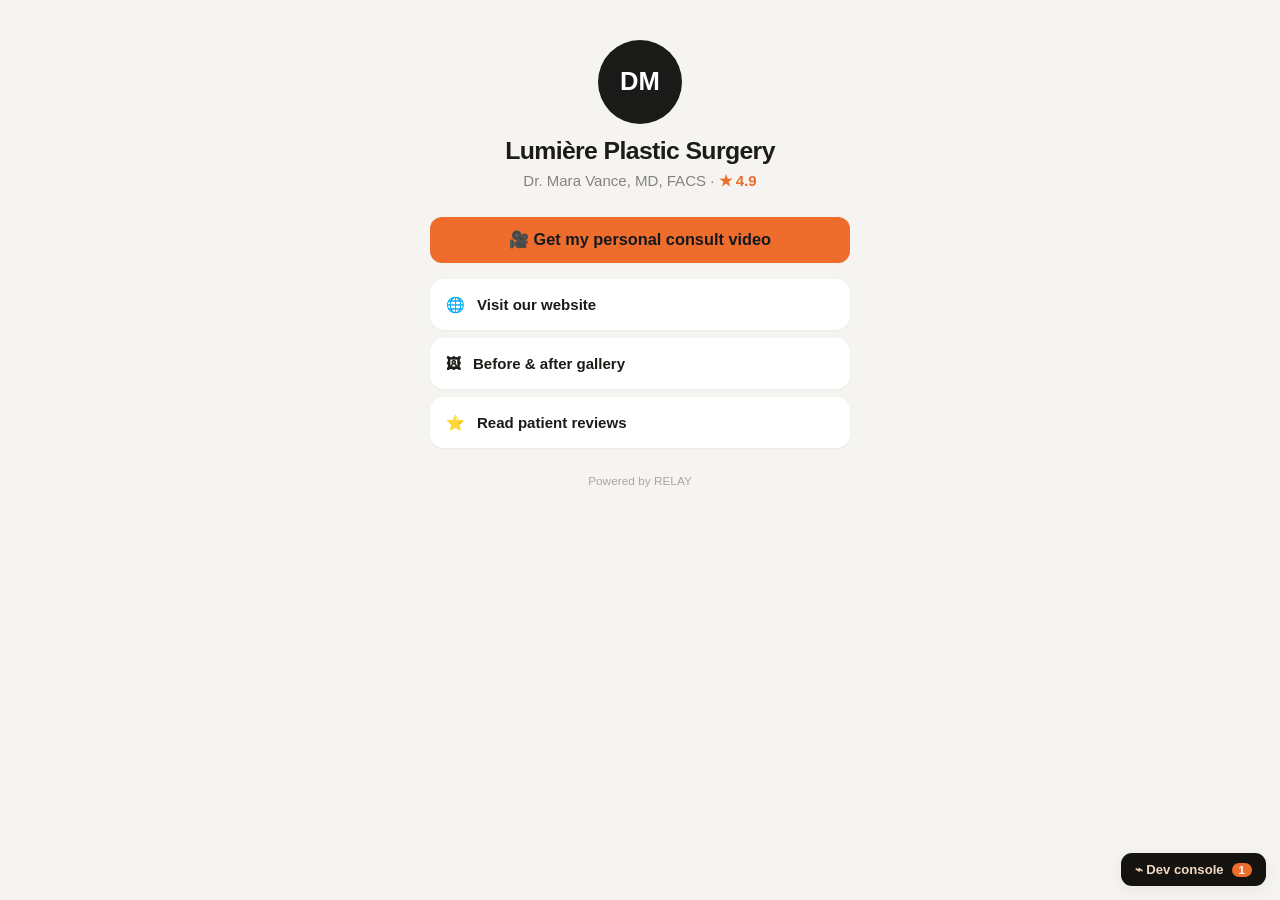
==== commit d475e974: "Turn the styling into a reusable Monarch-matched design system + styleguide Refine tokens to the rea" ====
--- a/bio.html
+++ b/bio.html
@@ -4,23 +4,23 @@
   <meta charset="utf-8">
   <meta name="viewport" content="width=device-width, initial-scale=1, viewport-fit=cover">
   <title>Link in bio</title>
-  <link rel="stylesheet" href="css/tokens.css?v=3">
-  <link rel="stylesheet" href="css/app.css?v=3">
+  <link rel="stylesheet" href="css/tokens.css?v=4">
+  <link rel="stylesheet" href="css/app.css?v=4">
 </head>
 <body>
   <div class="on-brand" style="min-height:100vh;padding:40px 16px">
     <div id="bio" style="max-width:420px;margin:0 auto"></div>
   </div>
 
-  <script src="js/util.js?v=3"></script>
-  <script src="js/instrument.js?v=3"></script>
-  <script src="js/devconsole.js?v=3"></script>
-  <script src="js/verticals.js?v=3"></script>
-  <script src="js/qualify.js?v=3"></script>
-  <script src="js/attribution.js?v=3"></script>
-  <script src="js/store.js?v=3"></script>
-  <script src="js/seed.js?v=3"></script>
-  <script src="js/brand.js?v=3"></script>
+  <script src="js/util.js?v=4"></script>
+  <script src="js/instrument.js?v=4"></script>
+  <script src="js/devconsole.js?v=4"></script>
+  <script src="js/verticals.js?v=4"></script>
+  <script src="js/qualify.js?v=4"></script>
+  <script src="js/attribution.js?v=4"></script>
+  <script src="js/store.js?v=4"></script>
+  <script src="js/seed.js?v=4"></script>
+  <script src="js/brand.js?v=4"></script>
   <script>
     var R = RELAY, U = R.util, esc = U.esc;
     R.store.seed();
--- a/css/tokens.css
+++ b/css/tokens.css
@@ -1,96 +1,104 @@
 /* ============================================================================
- * RELAY — Design Tokens (tokens.css)
- * Matched to the Monarch app (from product screenshots):
- *   · warm off-white CANVAS, pure-white cards w/ big radius, NO borders,
- *     separation via bg + hairline internal dividers, almost no shadow
- *   · near-BLACK ink, warm-grey secondary text
- *   · monarch ORANGE as the single pop accent (recap, AI, invite, active)
- *   · GREEN only as positive/financial semantic; TEAL for links; grey pills
+ * RELAY Design System — Tokens (tokens.css)
+ * Matched to the Monarch app from product screenshots. This file + app.css are
+ * a self-contained, dependency-free design system: drop both into any prototype,
+ * use the role tokens + component classes, and theme per-brand via --brand-*.
+ * See styleguide.html for the living component reference.
  *
- * Two brand layers share ONE token system (REQUIREMENTS §3.5):
- *   (A) RELAY product brand  — console, settings, pricing
- *   (B) White-label brand     — flow, recap, portal, widgets (overrides --brand-*)
+ * Monarch reading:
+ *   · ONE warm light-grey field for page + sidebar; WHITE cards float on it
+ *   · near-black ink; ORANGE = primary buttons + brand pop + active accent
+ *   · most buttons WHITE w/ hairline border; dark pills only for segmented toggles
+ *   · GREEN = income/positive, RED = expense, TEAL = links, + a category palette
  * ========================================================================== */
 
 :root {
-  /* --- RELAY product source colors --------------------------------------- */
-  --relay-ink:            #1a1a18;   /* near-black — text + primary buttons */
-  --relay-ink-900:        #0d0d0c;
-  --relay-accent:         #ee6c2c;   /* monarch orange — the pop */
-  --relay-accent-600:     #d65a20;
-  --relay-accent-tint:    #fbe7da;
-  --relay-primary:        var(--relay-ink);  /* legacy alias */
+  /* --- Brand source colors ----------------------------------------------- */
+  --relay-ink:            #1c1b18;   /* near-black, warm */
+  --relay-ink-900:        #0e0e0c;
+  --relay-orange:         #ee6c2c;   /* monarch orange — primary + pop */
+  --relay-orange-600:     #d65a20;
+  --relay-orange-tint:    #fbe7da;
+  --relay-primary:        var(--relay-orange);   /* legacy alias */
 
-  /* --- Brand tokens (overridable per-account) ---------------------------- */
-  --brand-primary:        var(--relay-ink);
+  /* --- Brand tokens (overridable per-account for white-label) ------------ */
+  --brand-primary:        var(--relay-orange);
   --brand-primary-ink:    #ffffff;
-  --brand-accent:         var(--relay-accent);
+  --brand-accent:         var(--relay-orange);
   --brand-accent-ink:     #ffffff;
+  --brand-ink:            var(--relay-ink);       /* dark UI elements */
 
-  /* --- Color roles: warm off-white system -------------------------------- */
-  --color-bg:             #f4f2ed;   /* warm canvas */
+  /* --- Neutrals: one warm light-grey field, white cards ------------------ */
+  --color-bg:             #f5f4f0;   /* page + sidebar field */
   --color-surface:        #ffffff;   /* cards */
-  --color-surface-2:      #eeebe3;   /* fills, pills, icon squares */
-  --color-surface-sunk:   #e6e2d8;
-  --color-border:         #eceae3;   /* hairline divider */
-  --color-border-strong:  #ddd9cf;
-  --color-ink:            #1a1a18;
-  --color-ink-2:          #87857d;   /* warm-grey secondary */
-  --color-ink-3:          #aba89f;   /* warm muted */
+  --color-surface-2:      #efece5;   /* fills, icon squares, segmented track */
+  --color-surface-sunk:   #e6e3da;
+  --color-border:         #eae7df;   /* card border / hairline dividers */
+  --color-border-strong:  #e0ddd3;   /* input / button borders */
+  --color-ink:            #1c1b18;
+  --color-ink-2:          #85837b;   /* warm-grey secondary */
+  --color-ink-3:          #a9a69d;   /* muted */
   --color-primary:        var(--brand-primary);
   --color-primary-ink:    var(--brand-primary-ink);
   --color-accent:         var(--brand-accent);
   --color-accent-ink:     var(--brand-accent-ink);
-  --color-accent-tint:    var(--relay-accent-tint);
-  --color-link:           #2e8daf;   /* teal links / secondary numbers */
-  --color-selected:       #f0ede5;   /* selected nav/list fill */
+  --color-accent-tint:    var(--relay-orange-tint);
+  --color-ink-dark:       var(--brand-ink);
+  --color-selected:       #ffffff;   /* active nav pill (white on grey field) */
 
   /* --- Semantic ---------------------------------------------------------- */
-  --color-ok:             #3aa869;   /* monarch green: positive / paid / on-time */
-  --color-ok-bg:          #e6f4ec;
+  --color-ok:             #2f9e60;   /* income / positive / on-time */
+  --color-ok-bg:          #e4f3ea;
   --color-warn:           #c0902f;
   --color-warn-bg:        #f6ecd5;
-  --color-over:           #c2533c;
-  --color-over-bg:        #f6e2da;
+  --color-over:           #d9533c;   /* expense / negative */
+  --color-over-bg:        #f8e4dd;
+  --color-link:           #2f9cc0;   /* teal links + secondary numbers */
 
   /* --- Qualification tiers ----------------------------------------------- */
-  --tier-hot:             #c2533c;
-  --tier-hot-bg:          #f6e2da;
+  --tier-hot:             #d9533c;
+  --tier-hot-bg:          #f8e4dd;
   --tier-warm:            #c0902f;
   --tier-warm-bg:         #f6ecd5;
   --tier-cold:            #6a7f8c;
   --tier-cold-bg:         #e9edf0;
+
+  /* --- Category / chart palette (donut, legends, multi-series) ----------- */
+  --chart-line:           #2f9cc0;
+  --cat-1: #2ba9c4;  --cat-2: #3dae6f;  --cat-3: #e9b23a;  --cat-4: #ee6c2c;
+  --cat-5: #8e5bd0;  --cat-6: #d6438d;  --cat-7: #3b6fe0;  --cat-8: #5ec6e6;
+  --cat-9: #a8cf45;  --cat-10:#d9533c;
 
   /* --- Type -------------------------------------------------------------- */
   --font-ui: 'Inter', -apple-system, BlinkMacSystemFont, 'Segoe UI', Roboto, Helvetica, Arial, sans-serif;
   --font-display: var(--font-ui);
   --font-brand: var(--font-ui);
 
-  --fs-display:   2.4rem;
-  --fs-h1:        1.6rem;
-  --fs-h2:        1.22rem;
+  --fs-display:   2.3rem;
+  --fs-h1:        1.55rem;
+  --fs-h2:        1.2rem;
   --fs-h3:        1.02rem;
   --fs-body:      0.94rem;
   --fs-sm:        0.82rem;
   --fs-xs:        0.72rem;
-  --lh-tight:     1.16;
+  --lh-tight:     1.18;
   --lh-body:      1.55;
 
   /* --- Spacing ----------------------------------------------------------- */
   --sp-1: 4px;  --sp-2: 8px;  --sp-3: 12px; --sp-4: 16px;
   --sp-5: 24px; --sp-6: 32px; --sp-7: 48px; --sp-8: 64px;
 
-  /* --- Radius (Monarch is generously rounded) ---------------------------- */
+  /* --- Radius ------------------------------------------------------------ */
   --radius-pill:   999px;
-  --radius-btn:    12px;
-  --radius-card:   20px;
-  --radius-sheet:  28px;
+  --radius-btn:    10px;
+  --radius-card:   16px;
+  --radius-sheet:  26px;
 
-  /* --- Shadow (whisper-soft; rely on white-on-warm contrast) ------------- */
-  --shadow-sm:  0 1px 3px rgba(26,26,24,.05);
-  --shadow-md:  0 6px 22px rgba(26,26,24,.07);
-  --shadow-lg:  0 26px 64px rgba(26,26,24,.15);
-  --shadow-phone: 0 30px 80px rgba(26,26,24,.16);
+  /* --- Shadow (subtle; cards = faint border + soft shadow) --------------- */
+  --shadow-sm:  0 1px 2px rgba(28,27,24,.05);
+  --shadow-md:  0 4px 16px rgba(28,27,24,.06);
+  --shadow-lg:  0 24px 60px rgba(28,27,24,.15);
+  --shadow-phone: 0 30px 80px rgba(28,27,24,.16);
 
   /* --- Motion ------------------------------------------------------------ */
   --ease: cubic-bezier(.22,.61,.36,1);
--- a/css/app.css
+++ b/css/app.css
@@ -21,21 +21,24 @@
 .stack { display: flex; flex-direction: column; gap: var(--sp-3); }
 
 /* ---- buttons (primary = near-black; orange reserved for pop) ----------- */
+/* default = white w/ hairline border (Monarch's common button) */
 .btn {
   display: inline-flex; align-items: center; justify-content: center; gap: var(--sp-2);
-  font: inherit; font-weight: 600; cursor: pointer; border: 1px solid transparent;
-  border-radius: var(--radius-btn); padding: 10px 16px; background: var(--color-surface-2);
-  color: var(--color-ink); line-height: 1.1; transition: background var(--dur-1), transform var(--dur-1), border-color var(--dur-1);
+  font: inherit; font-weight: 600; cursor: pointer; border: 1px solid var(--color-border-strong);
+  border-radius: var(--radius-btn); padding: 9px 15px; background: var(--color-surface);
+  color: var(--color-ink); line-height: 1.1; transition: background var(--dur-1), transform var(--dur-1), border-color var(--dur-1), box-shadow var(--dur-1);
   text-decoration: none;
 }
-.btn:hover { text-decoration: none; background: var(--color-surface-sunk); }
+.btn:hover { text-decoration: none; background: var(--color-bg); }
 .btn:active { transform: translateY(.5px); }
-.btn--primary, .btn--accent { background: var(--color-ink); color: #fff; }
-.btn--primary:hover, .btn--accent:hover { background: #000; }
-.btn--ghost { background: var(--color-surface); border-color: var(--color-border-strong); color: var(--color-ink); }
-.btn--ghost:hover { background: var(--color-surface-2); }
-.btn--sm { padding: 7px 12px; font-size: var(--fs-sm); border-radius: 10px; }
-.btn--lg { padding: 14px 22px; font-size: 1.02rem; border-radius: 14px; }
+.btn--primary, .btn--accent { background: var(--color-accent); color: var(--color-accent-ink); border-color: transparent; }
+.btn--primary:hover, .btn--accent:hover { background: var(--relay-orange-600); }
+.btn--dark { background: var(--color-ink-dark); color: #fff; border-color: transparent; }
+.btn--dark:hover { background: #000; }
+.btn--ghost { background: transparent; border-color: var(--color-border-strong); color: var(--color-ink); }
+.btn--ghost:hover { background: var(--color-surface); }
+.btn--sm { padding: 6px 12px; font-size: var(--fs-sm); border-radius: 9px; }
+.btn--lg { padding: 13px 22px; font-size: 1.02rem; border-radius: 12px; }
 .btn--block { width: 100%; }
 .btn[disabled] { opacity: .45; cursor: not-allowed; }
 
@@ -46,7 +49,7 @@
   font-size: var(--fs-sm); font-weight: 550; transition: all var(--dur-1) var(--ease);
 }
 .chip:hover { border-color: var(--color-ink-2); }
-.chip[aria-pressed="true"], .chip--on { background: var(--color-ink); color: #fff; border-color: var(--color-ink); }
+.chip[aria-pressed="true"], .chip--on { background: var(--color-accent-tint); color: var(--relay-orange-600); border-color: var(--color-accent); font-weight: 650; }
 .pill {
   display: inline-flex; align-items: center; gap: 5px; padding: 3px 10px; border-radius: var(--radius-pill);
   font-size: var(--fs-xs); font-weight: 650; background: var(--color-surface-2); color: var(--color-ink-2); white-space: nowrap;
@@ -61,7 +64,7 @@
 .dot { width: 7px; height: 7px; border-radius: 50%; background: currentColor; display: inline-block; }
 
 /* ---- cards (white, big radius, no border, whisper shadow) -------------- */
-.card { background: var(--color-surface); border-radius: var(--radius-card); padding: var(--sp-5); box-shadow: var(--shadow-sm); }
+.card { background: var(--color-surface); border: 1px solid var(--color-border); border-radius: var(--radius-card); padding: var(--sp-5); box-shadow: var(--shadow-sm); }
 .card--pad-sm { padding: var(--sp-4); }
 .card__title { font-weight: 650; margin-bottom: var(--sp-3); display: flex; align-items: center; gap: var(--sp-2); }
 
@@ -82,8 +85,8 @@
 /* ============================ CONSOLE SHELL (sidebar) =================== */
 .shell { display: flex; min-height: 100vh; }
 .sidebar {
-  width: 248px; flex: none; background: var(--color-surface); border-right: 1px solid var(--color-border);
-  display: flex; flex-direction: column; padding: 18px 14px; position: sticky; top: 0; height: 100vh;
+  width: 244px; flex: none; background: transparent;
+  display: flex; flex-direction: column; padding: 18px 12px; position: sticky; top: 0; height: 100vh;
 }
 .sidebar__brand { display: flex; align-items: center; gap: 9px; padding: 6px 8px 16px; font-weight: 700; font-size: 1.3rem; color: var(--color-ink); letter-spacing: -.02em; }
 .sidebar__brand:hover { text-decoration: none; }
@@ -91,8 +94,8 @@
 .navsection { font-size: .68rem; text-transform: uppercase; letter-spacing: .07em; color: var(--color-ink-3); font-weight: 700; padding: 16px 10px 6px; }
 .navitem { display: flex; align-items: center; gap: 12px; padding: 9px 10px; border-radius: 11px; color: var(--color-ink); font-weight: 550; font-size: .92rem; cursor: pointer; text-decoration: none; }
 .navitem svg { width: 20px; height: 20px; color: var(--color-ink-2); flex: none; }
-.navitem:hover { background: var(--color-surface-2); text-decoration: none; }
-.navitem.is-active { background: var(--color-selected); color: var(--color-ink); font-weight: 650; }
+.navitem:hover { background: rgba(255,255,255,.6); text-decoration: none; }
+.navitem.is-active { background: var(--color-selected); color: var(--color-ink); font-weight: 650; box-shadow: var(--shadow-sm); }
 .navitem.is-active svg { color: var(--color-accent); }
 .sidebar__spacer { flex: 1; }
 .sidebar__foot { border-top: 1px solid var(--color-border); padding-top: 12px; display: flex; flex-direction: column; gap: 8px; }
@@ -115,7 +118,7 @@
 
 /* ---- KPI tiles --------------------------------------------------------- */
 .kpis { display: grid; grid-template-columns: repeat(auto-fit, minmax(155px, 1fr)); gap: var(--sp-3); }
-.kpi { background: var(--color-surface); border-radius: var(--radius-card); padding: var(--sp-4) var(--sp-5); box-shadow: var(--shadow-sm); }
+.kpi { background: var(--color-surface); border: 1px solid var(--color-border); border-radius: var(--radius-card); padding: var(--sp-4) var(--sp-5); box-shadow: var(--shadow-sm); }
 .kpi__label { font-size: var(--fs-xs); color: var(--color-ink-2); font-weight: 600; }
 .kpi__value { font-size: 1.85rem; font-weight: 700; margin-top: 6px; font-variant-numeric: tabular-nums; letter-spacing: -.03em; }
 .kpi__sub { font-size: var(--fs-xs); color: var(--color-ink-3); margin-top: 2px; }
@@ -124,7 +127,7 @@
 .qfilters { display: flex; gap: 6px; flex-wrap: wrap; margin-bottom: var(--sp-4); }
 .qfilter { padding: 7px 14px; border-radius: var(--radius-pill); border: 1px solid var(--color-border-strong); background: var(--color-surface); cursor: pointer; font-size: var(--fs-sm); font-weight: 600; color: var(--color-ink-2); }
 .qfilter.is-active { background: var(--color-ink); color: #fff; border-color: var(--color-ink); }
-.queue-layout { background: var(--color-surface); border-radius: var(--radius-card); box-shadow: var(--shadow-sm); overflow: hidden; }
+.queue-layout { background: var(--color-surface); border: 1px solid var(--color-border); border-radius: var(--radius-card); box-shadow: var(--shadow-sm); overflow: hidden; }
 .qrow { display: grid; grid-template-columns: auto 1fr auto; gap: var(--sp-4); align-items: center; padding: 15px var(--sp-5); cursor: pointer; border-bottom: 1px solid var(--color-border); transition: background var(--dur-1); }
 .qrow:last-child { border-bottom: none; }
 .qrow:hover { background: var(--color-surface-2); }
@@ -328,3 +331,71 @@
   .settings__nav { position: static; flex-direction: row; overflow-x: auto; }
   .wrap { padding: var(--sp-4); }
 }
+
+/* ============================================================================
+ * DESIGN-SYSTEM PRIMITIVES (reusable across prototypes; see styleguide.html)
+ * ========================================================================== */
+.caps { font-size: var(--fs-xs); text-transform: uppercase; letter-spacing: .07em; color: var(--color-ink-3); font-weight: 700; }
+.link { color: var(--color-link); font-weight: 600; cursor: pointer; }
+.pos { color: var(--color-ok); } .neg { color: var(--color-over); }
+
+/* segmented control */
+.seg { display: inline-flex; background: var(--color-surface-2); border-radius: 10px; padding: 3px; gap: 2px; }
+.seg button { border: none; background: transparent; padding: 6px 14px; border-radius: 8px; font: inherit; font-weight: 600; font-size: var(--fs-sm); color: var(--color-ink-2); cursor: pointer; }
+.seg button.is-active { background: var(--color-surface); color: var(--color-ink); box-shadow: var(--shadow-sm); }
+
+/* underline tabs */
+.tabs { display: flex; gap: 22px; border-bottom: 1px solid var(--color-border); }
+.tab { padding: 11px 0; font-weight: 600; font-size: .96rem; color: var(--color-ink-2); border-bottom: 2px solid transparent; cursor: pointer; background: none; border-top: none; border-left: none; border-right: none; }
+.tab:hover { color: var(--color-ink); }
+.tab.is-active { color: var(--color-accent); border-bottom-color: var(--color-accent); }
+
+/* list row with icon square (Monarch transaction row) */
+.lrow { display: flex; align-items: center; gap: 12px; padding: 12px 4px; border-bottom: 1px solid var(--color-border); }
+.lrow:last-child { border-bottom: none; }
+.lrow__icon { width: 38px; height: 38px; flex: none; border-radius: 10px; background: var(--color-surface-2); display: grid; place-items: center; font-size: 1.1rem; }
+.lrow__main { min-width: 0; flex: 1; }
+.lrow__main strong { display: block; font-weight: 600; white-space: nowrap; overflow: hidden; text-overflow: ellipsis; }
+.lrow__main span { font-size: var(--fs-sm); color: var(--color-ink-2); }
+.lrow__amt { text-align: right; font-weight: 650; font-variant-numeric: tabular-nums; }
+.lrow__chev { color: var(--color-ink-3); margin-left: 6px; }
+
+/* colored-dot tag chips */
+.tag { display: inline-flex; align-items: center; gap: 7px; padding: 5px 12px; border-radius: var(--radius-pill); border: 1px solid var(--color-border-strong); background: var(--color-surface); font-size: var(--fs-sm); font-weight: 550; }
+.tag .dot { width: 8px; height: 8px; border-radius: 50%; }
+
+/* progress bar */
+.progress { height: 8px; background: var(--color-surface-2); border-radius: 6px; overflow: hidden; }
+.progress > i { display: block; height: 100%; border-radius: 6px; background: var(--color-ok); transition: width var(--dur-3) var(--ease); }
+.progress--over > i { background: var(--color-over); }
+.progress--accent > i { background: var(--color-accent); }
+
+/* donut legend */
+.legend { display: grid; grid-template-columns: repeat(auto-fit, minmax(150px, 1fr)); gap: 12px 18px; }
+.legend__item { display: flex; align-items: baseline; gap: 8px; font-size: var(--fs-sm); }
+.legend__item .dot { width: 9px; height: 9px; border-radius: 50%; flex: none; transform: translateY(1px); }
+.legend__item b { font-weight: 600; } .legend__item span { color: var(--color-ink-2); margin-left: auto; }
+
+/* stat block */
+.stat__value { font-size: 1.8rem; font-weight: 700; font-variant-numeric: tabular-nums; letter-spacing: -.03em; }
+.stat__label { font-size: var(--fs-sm); color: var(--color-ink-2); }
+
+/* dropdown / select-button (visual only) */
+.select-btn { display: inline-flex; align-items: center; gap: 8px; background: var(--color-surface); border: 1px solid var(--color-border-strong); border-radius: 10px; padding: 8px 13px; font-weight: 600; font-size: var(--fs-sm); cursor: pointer; }
+.select-btn::after { content: '⌄'; color: var(--color-ink-3); margin-top: -4px; }
+
+/* ---- styleguide page helpers ------------------------------------------- */
+.sg-wrap { max-width: 1060px; margin: 0 auto; padding: var(--sp-6) var(--sp-5) var(--sp-8); }
+.sg-section { margin-bottom: var(--sp-7); }
+.sg-section > h2 { font-size: 1.35rem; margin-bottom: 4px; }
+.sg-section > .caps { display: block; margin-bottom: var(--sp-4); }
+.sg-grid { display: grid; grid-template-columns: repeat(auto-fill, minmax(150px, 1fr)); gap: var(--sp-3); }
+.sg-row { display: flex; flex-wrap: wrap; gap: var(--sp-3); align-items: center; }
+.sg-swatch { border-radius: 12px; overflow: hidden; border: 1px solid var(--color-border); background: var(--color-surface); }
+.sg-swatch__chip { height: 64px; }
+.sg-swatch__meta { padding: 8px 10px; font-size: var(--fs-xs); }
+.sg-swatch__meta b { display: block; font-size: var(--fs-sm); }
+.sg-swatch__meta code { color: var(--color-ink-3); }
+.sg-type-row { display: flex; align-items: baseline; gap: 14px; padding: 8px 0; border-bottom: 1px solid var(--color-border); }
+.sg-type-row .caps { width: 90px; flex: none; }
+.sg-tile { background: var(--color-surface); border: 1px solid var(--color-border); border-radius: var(--radius-card); padding: var(--sp-5); box-shadow: var(--shadow-sm); }
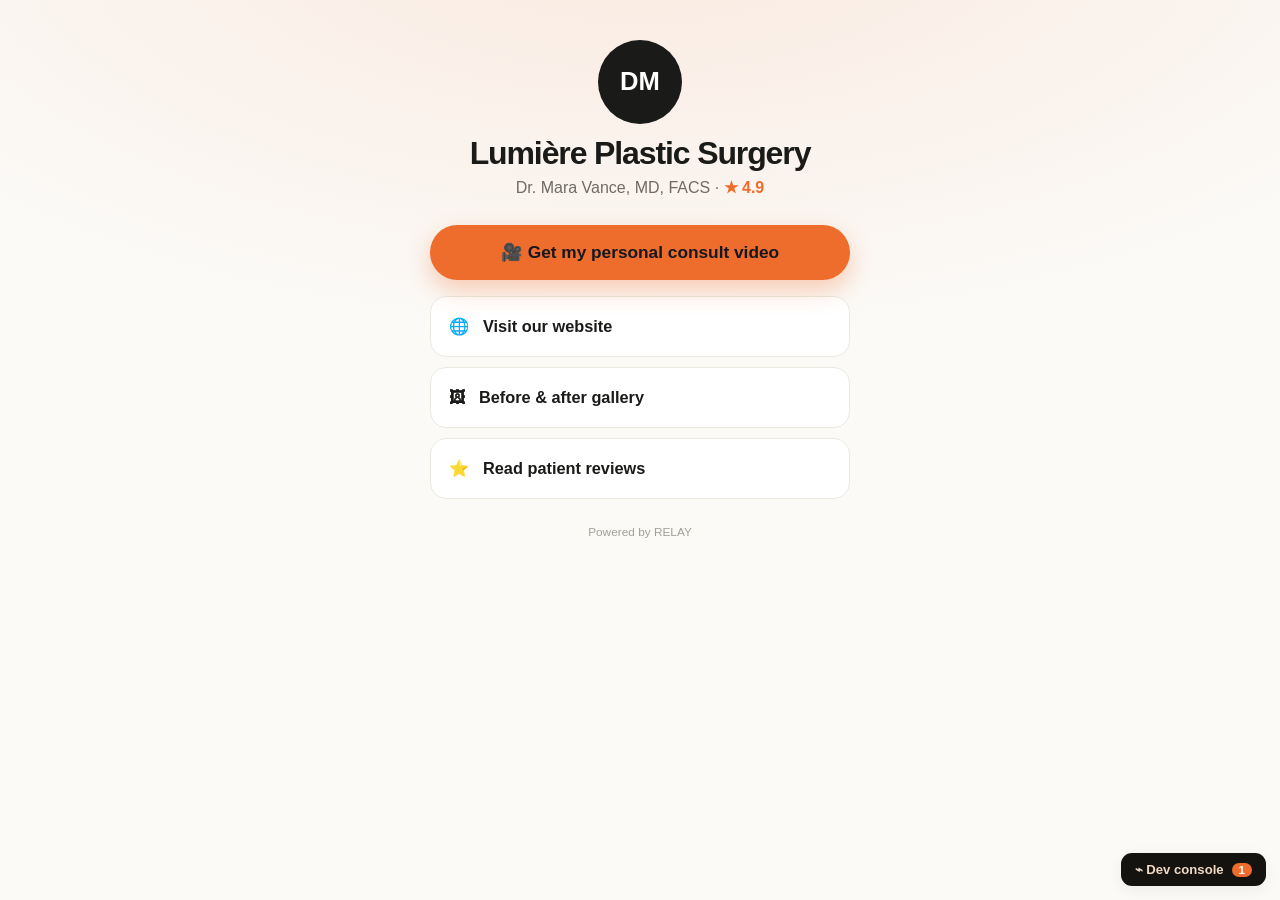
==== commit 96a8cd52: "Fork a public "Funnel" design system for conversion surfaces Public, lead-facing surfaces want the o" ====
--- a/bio.html
+++ b/bio.html
@@ -4,23 +4,23 @@
   <meta charset="utf-8">
   <meta name="viewport" content="width=device-width, initial-scale=1, viewport-fit=cover">
   <title>Link in bio</title>
-  <link rel="stylesheet" href="css/tokens.css?v=4">
-  <link rel="stylesheet" href="css/app.css?v=4">
+  <link rel="stylesheet" href="css/tokens.css?v=6">
+  <link rel="stylesheet" href="css/funnel.css?v=6">
 </head>
 <body>
   <div class="on-brand" style="min-height:100vh;padding:40px 16px">
     <div id="bio" style="max-width:420px;margin:0 auto"></div>
   </div>
 
-  <script src="js/util.js?v=4"></script>
-  <script src="js/instrument.js?v=4"></script>
-  <script src="js/devconsole.js?v=4"></script>
-  <script src="js/verticals.js?v=4"></script>
-  <script src="js/qualify.js?v=4"></script>
-  <script src="js/attribution.js?v=4"></script>
-  <script src="js/store.js?v=4"></script>
-  <script src="js/seed.js?v=4"></script>
-  <script src="js/brand.js?v=4"></script>
+  <script src="js/util.js?v=6"></script>
+  <script src="js/instrument.js?v=6"></script>
+  <script src="js/devconsole.js?v=6"></script>
+  <script src="js/verticals.js?v=6"></script>
+  <script src="js/qualify.js?v=6"></script>
+  <script src="js/attribution.js?v=6"></script>
+  <script src="js/store.js?v=6"></script>
+  <script src="js/seed.js?v=6"></script>
+  <script src="js/brand.js?v=6"></script>
   <script>
     var R = RELAY, U = R.util, esc = U.esc;
     R.store.seed();
--- a/css/funnel.css
+++ b/css/funnel.css
@@ -0,0 +1,226 @@
+/* ============================================================================
+ * RELAY — PUBLIC "FUNNEL" DESIGN SYSTEM (funnel.css)
+ * A fork of the internal system for public, lead-facing conversion surfaces
+ * (patient capture flow, delivered portal, link-in-bio, landing/pricing).
+ *
+ * Shares the SAME foundation — css/tokens.css (brand + neutrals, white-label
+ * theming via --brand-*) — but forks the COMPONENT layer with one goal:
+ * beautiful, simple, zero-clutter, funnel the visitor to the next tap.
+ *
+ * Principles: one focal action per screen · big confident type · generous
+ * whitespace · large tap targets · minimal chrome · the brand accent is the
+ * only loud color. Load this INSTEAD OF app.css on public pages.
+ * ========================================================================== */
+
+/* ---- public-surface token tuning (airier than the dense internal app) --- */
+:root {
+  --f-bg:          #fbfaf7;                 /* clean warm near-white */
+  --f-ink:         #1a1a18;
+  --f-ink-2:       #6f6c64;
+  --f-ink-3:       #a3a096;
+  --f-line:        #ece9e1;
+  --f-radius:      18px;
+  --f-radius-lg:   24px;
+  --fs-hero:       2.5rem;
+  --fs-title:      1.6rem;
+  --f-cta-shadow:  0 10px 24px color-mix(in srgb, var(--brand-accent) 32%, transparent);
+}
+
+* { box-sizing: border-box; }
+html, body { margin: 0; padding: 0; }
+body {
+  font-family: var(--font-ui); font-size: 1rem; line-height: 1.55; color: var(--f-ink);
+  background: var(--f-bg); -webkit-font-smoothing: antialiased; text-rendering: optimizeLegibility;
+}
+h1, h2, h3 { margin: 0 0 .5em; line-height: 1.12; letter-spacing: -.03em; font-weight: 750; }
+.display { font-weight: 800; letter-spacing: -.035em; }
+.muted { color: var(--f-ink-3); } .dim { color: var(--f-ink-2); }
+.center { text-align: center; } .hidden, [hidden] { display: none !important; }
+.num { font-variant-numeric: tabular-nums; letter-spacing: -.01em; }
+.row { display: flex; align-items: center; gap: 12px; } .grow { flex: 1; }
+.spread { justify-content: space-between; } .stack { display: flex; flex-direction: column; gap: 12px; }
+a { color: var(--brand-accent); text-decoration: none; } a:hover { text-decoration: underline; }
+
+/* ---- buttons: ONE bold converting CTA, quiet everything else ----------- */
+.btn {
+  display: inline-flex; align-items: center; justify-content: center; gap: 9px;
+  font: inherit; font-weight: 650; cursor: pointer; border: 1.5px solid var(--f-line);
+  border-radius: 999px; padding: 13px 22px; background: #fff; color: var(--f-ink);
+  line-height: 1.1; text-decoration: none; transition: transform var(--dur-1) var(--ease), box-shadow var(--dur-1), background var(--dur-1), border-color var(--dur-1);
+}
+.btn:hover { text-decoration: none; border-color: var(--f-ink-3); }
+.btn:active { transform: translateY(1px); }
+.btn--primary, .btn--accent {
+  background: var(--brand-accent); color: var(--brand-accent-ink); border-color: transparent;
+  box-shadow: var(--f-cta-shadow); font-weight: 750;
+}
+.btn--primary:hover, .btn--accent:hover { filter: brightness(.96); transform: translateY(-1px); }
+.btn--ghost { background: transparent; border-color: transparent; color: var(--f-ink-2); box-shadow: none; }
+.btn--ghost:hover { color: var(--f-ink); border-color: transparent; }
+.btn--lg { padding: 17px 26px; font-size: 1.08rem; }
+.btn--block { width: 100%; }
+.btn[disabled] { opacity: .4; cursor: not-allowed; box-shadow: none; }
+
+/* ---- inputs (large, calm) ---------------------------------------------- */
+label.field { display: block; margin-bottom: 18px; }
+label.field > span { display: block; font-size: .92rem; font-weight: 650; margin-bottom: 7px; color: var(--f-ink); }
+input[type=text], input[type=email], input[type=tel], input[type=url], input[type=number], textarea {
+  width: 100%; font: inherit; font-size: 1.05rem; padding: 15px 16px; border: 1.5px solid var(--f-line);
+  border-radius: 14px; background: #fff; color: var(--f-ink);
+}
+input:focus, textarea:focus { outline: none; border-color: var(--brand-accent); box-shadow: 0 0 0 4px color-mix(in srgb, var(--brand-accent) 14%, transparent); }
+textarea { min-height: 92px; resize: vertical; }
+.check { display: flex; gap: 12px; align-items: flex-start; cursor: pointer; font-size: .9rem; color: var(--f-ink-2); line-height: 1.45; }
+.check input { margin-top: 3px; width: 19px; height: 19px; accent-color: var(--brand-accent); flex: none; }
+
+.avatar { width: 44px; height: 44px; border-radius: 50%; flex: none; display: grid; place-items: center; background: var(--brand-primary); color: var(--brand-primary-ink); font-weight: 700; }
+.avatar--lg { width: 76px; height: 76px; font-size: 1.5rem; }
+.pill { display: inline-flex; align-items: center; gap: 6px; padding: 6px 13px; border-radius: 999px; font-size: .8rem; font-weight: 600; background: #fff; color: var(--f-ink-2); border: 1px solid var(--f-line); }
+.card { background: #fff; border: 1px solid var(--f-line); border-radius: var(--f-radius); padding: 22px; }
+.card--pad-sm { padding: 16px; }
+
+/* ============================ PHONE STAGE / FLOW ======================== */
+.on-brand { background:
+  radial-gradient(120% 80% at 50% -10%, color-mix(in srgb, var(--brand-accent) 12%, var(--f-bg)) 0%, var(--f-bg) 60%); }
+.phone-stage { min-height: 100vh; display: grid; place-items: center; padding: 24px 16px; }
+.phone {
+  width: 100%; max-width: 440px; background: #fff; border-radius: 30px; box-shadow: var(--shadow-phone);
+  overflow: hidden; display: flex; flex-direction: column; min-height: min(880px, 96vh); position: relative;
+}
+.phone__top { padding: 18px 26px 0; }
+.phone__progress { height: 6px; background: var(--f-line); border-radius: 4px; overflow: hidden; }
+.phone__progress > i { display: block; height: 100%; background: var(--brand-accent); width: 0; transition: width var(--dur-3) var(--ease); border-radius: 4px; }
+.phone__body { flex: 1; overflow-y: auto; padding: 28px 26px; }
+.phone__foot { padding: 18px 26px 24px; }
+.brandbar { display: flex; align-items: center; gap: 9px; padding: 16px 26px; }
+.brandmark { display: inline-flex; align-items: center; gap: 8px; font-weight: 800; color: var(--brand-primary); }
+.brandmark__img { height: 28px; } .brandmark__word { font-size: 1.18rem; letter-spacing: -.02em; }
+
+.provider-hero { text-align: center; }
+.provider-hero .avatar--lg { margin: 0 auto 18px; }
+.provider-hero h1 { font-size: var(--fs-hero); margin-bottom: 14px; }
+.provider-hero > p { font-size: 1.02rem; color: var(--f-ink-2); }
+.stars { color: var(--brand-accent); font-weight: 700; }
+
+/* value props (replaces busy "howto") — airy, big, scannable */
+.howto { display: flex; flex-direction: column; gap: 18px; margin: 28px 0; text-align: left; }
+.howto__step { display: flex; gap: 14px; align-items: flex-start; }
+.howto__n { width: 30px; height: 30px; border-radius: 50%; background: color-mix(in srgb, var(--brand-accent) 14%, #fff); color: var(--brand-accent); flex: none; display: grid; place-items: center; font-weight: 800; font-size: .9rem; }
+.howto__step strong { font-size: 1.02rem; }
+.trustpills { display: flex; gap: 18px; justify-content: center; flex-wrap: wrap; margin-top: 22px; color: var(--f-ink-2); font-size: .85rem; font-weight: 600; }
+.trustpills .pill { border: none; background: none; padding: 0; color: var(--f-ink-2); }
+
+/* goal chips — large, tappable */
+.chipwrap { display: flex; flex-wrap: wrap; gap: 10px; }
+.chip { display: inline-flex; align-items: center; gap: 7px; padding: 12px 18px; border-radius: 999px; border: 1.5px solid var(--f-line); background: #fff; cursor: pointer; font-size: .98rem; font-weight: 600; transition: all var(--dur-1) var(--ease); }
+.chip:hover { border-color: var(--f-ink-3); }
+.chip--on, .chip[aria-pressed="true"] { background: var(--brand-accent); color: var(--brand-accent-ink); border-color: var(--brand-accent); }
+
+/* big option rows */
+.optrow { display: flex; align-items: center; gap: 14px; padding: 18px 18px; border: 2px solid var(--f-line); border-radius: 16px; cursor: pointer; margin-bottom: 12px; font-weight: 600; font-size: 1.04rem; transition: all var(--dur-1); background: #fff; }
+.optrow:hover { border-color: var(--f-ink-3); }
+.optrow.is-on { border-color: var(--brand-accent); background: color-mix(in srgb, var(--brand-accent) 7%, #fff); }
+.optrow__radio { width: 24px; height: 24px; border-radius: 50%; border: 2px solid var(--f-line); flex: none; }
+.optrow.is-on .optrow__radio { border-color: var(--brand-accent); background: var(--brand-accent); box-shadow: inset 0 0 0 4px #fff; }
+
+/* reward video + recap */
+.reward-video { border-radius: 18px; overflow: hidden; background: #14130f; aspect-ratio: 9/16; max-height: 380px; margin: 0 auto 22px; position: relative; display: grid; place-items: center; color: #fff; }
+.reward-video video, .reward-video img { width: 100%; height: 100%; object-fit: cover; }
+.reward-video__play { position: absolute; inset: 0; display: grid; place-items: center; cursor: pointer; background: rgba(0,0,0,.2); }
+.reward-video__play span { width: 70px; height: 70px; border-radius: 50%; background: rgba(255,255,255,.95); display: grid; place-items: center; color: var(--brand-primary); font-size: 1.6rem; padding-left: 4px; }
+.recap { border-radius: 18px; padding: 20px; background: #fff; border: 1px solid var(--f-line); }
+.recap h4 { color: var(--f-ink); margin: 0 0 10px; font-size: 1.05rem; }
+.recap__row { display: flex; justify-content: space-between; gap: 14px; padding: 9px 0; border-bottom: 1px solid var(--f-line); font-size: .95rem; }
+.recap__row:last-child { border: none; } .recap__row .muted { color: var(--f-ink-3); }
+
+/* ============================ GUIDED PHOTOS ============================= */
+.pg-progress-bar { font-size: .9rem; color: var(--f-ink-2); margin: 4px 0 16px; font-weight: 650; }
+.pg-list { display: flex; flex-direction: column; gap: 12px; }
+.pg-item { display: flex; align-items: center; gap: 14px; width: 100%; text-align: left; cursor: pointer; background: #fff; border: 2px solid var(--f-line); border-radius: 16px; padding: 12px 14px; font: inherit; color: var(--f-ink); transition: border-color var(--dur-1), background var(--dur-1); }
+.pg-item:hover { border-color: var(--f-ink-3); }
+.pg-item.is-done { border-color: var(--brand-accent); background: color-mix(in srgb, var(--brand-accent) 6%, #fff); }
+.pg-item__frame { width: 56px; height: 74px; flex: none; border-radius: 12px; overflow: hidden; background: var(--color-surface-2); color: var(--brand-accent); display: grid; place-items: center; }
+.pg-item__frame.has-shot { background: #14130f; }
+.pg-item__frame img { width: 100%; height: 100%; object-fit: cover; } .pg-item__frame .pg-svg { width: 100%; height: 100%; }
+.pg-item__txt { display: flex; flex-direction: column; gap: 2px; min-width: 0; }
+.pg-item__txt strong { font-size: .98rem; }
+.pg-item__txt .dim { font-size: .8rem; line-height: 1.35; display: -webkit-box; -webkit-line-clamp: 2; -webkit-box-orient: vertical; overflow: hidden; }
+.pg-item__status { margin-left: auto; width: 28px; height: 28px; border-radius: 50%; flex: none; display: grid; place-items: center; background: var(--color-surface-2); color: var(--f-ink-3); font-weight: 700; }
+.pg-item.is-done .pg-item__status { background: var(--brand-accent); color: var(--brand-accent-ink); }
+.pg-svg { display: block; }
+.pg-cap { display: flex; flex-direction: column; }
+.pg-cap__head { display: flex; align-items: center; justify-content: space-between; margin-bottom: 12px; }
+.pg-cap__back { background: none; border: none; color: var(--brand-accent); font: inherit; font-weight: 650; cursor: pointer; padding: 4px 0; }
+.pg-cap__count { font-size: .85rem; color: var(--f-ink-3); }
+.pg-stage { position: relative; width: 100%; aspect-ratio: 3/4; background: #14130f; border-radius: 20px; overflow: hidden; display: grid; place-items: center; }
+.pg-stage__video, .pg-stage__shot { position: absolute; inset: 0; width: 100%; height: 100%; object-fit: cover; }
+.pg-stage__video { transform: scaleX(-1); }
+.pg-stage__nocam { color: #cbd3e0; font-size: .85rem; text-align: center; padding: 20px; }
+.pg-overlay { position: absolute; inset: 0; display: grid; place-items: center; color: #fff; pointer-events: none; filter: drop-shadow(0 1px 3px rgba(0,0,0,.55)); }
+.pg-overlay .pg-svg { height: 88%; width: auto; opacity: .95; } .pg-overlay.is-dim { opacity: .3; }
+.pg-instruct { margin-top: 14px; background: #fff; border: 1px solid var(--f-line); border-radius: 14px; padding: 14px 16px; font-size: .92rem; line-height: 1.45; }
+.pg-instruct strong { display: block; margin-bottom: 4px; }
+.pg-shutter { gap: 10px; } .pg-shutter span { width: 18px; height: 18px; border-radius: 50%; background: currentColor; box-shadow: 0 0 0 3px rgba(255,255,255,.45) inset; }
+
+/* ============================ PORTAL =================================== */
+.wrap { max-width: 920px; margin: 0 auto; padding: 28px 20px; }
+.portal { max-width: 560px; margin: 0 auto; padding: 26px 20px 130px; }
+.portal h1.display { font-size: 1.9rem; }
+.portal__video { border-radius: 20px; overflow: hidden; background: #14130f; aspect-ratio: 16/9; margin-bottom: 18px; position: relative; display: grid; place-items: center; }
+.portal__video video { width: 100%; height: 100%; object-fit: contain; background: #000; }
+.portal__cta { position: fixed; left: 0; right: 0; bottom: 0; background: rgba(255,255,255,.92); backdrop-filter: blur(8px); border-top: 1px solid var(--f-line); padding: 16px; }
+.portal__cta .wrap-narrow { max-width: 560px; margin: 0 auto; }
+.linklist a { display: flex; align-items: center; gap: 14px; padding: 17px 18px; background: #fff; border: 1px solid var(--f-line); border-radius: 16px; margin-bottom: 10px; color: var(--f-ink); font-weight: 650; font-size: 1.02rem; transition: transform var(--dur-1) var(--ease), border-color var(--dur-1); }
+.linklist a:hover { text-decoration: none; transform: translateY(-1px); border-color: var(--f-ink-3); }
+.msg-thread { display: flex; flex-direction: column; gap: 8px; }
+.msg { max-width: 80%; padding: 11px 15px; border-radius: 18px; font-size: .92rem; }
+.msg--provider { background: var(--color-surface-2); align-self: flex-start; border-bottom-left-radius: 5px; }
+.msg--patient { background: var(--brand-accent); color: var(--brand-accent-ink); align-self: flex-end; border-bottom-right-radius: 5px; }
+
+/* ============================ LANDING / PRICING ======================== */
+.appbar { position: sticky; top: 0; z-index: 30; display: flex; align-items: center; gap: 24px; padding: 0 24px; height: 66px; background: rgba(251,250,247,.9); backdrop-filter: blur(8px); border-bottom: 1px solid var(--f-line); }
+.appbar__brand { display: flex; align-items: center; gap: 9px; font-weight: 800; font-size: 1.2rem; color: var(--f-ink); letter-spacing: -.02em; }
+.appbar__brand:hover { text-decoration: none; }
+.appbar__logo { width: 28px; height: 28px; border-radius: 9px; background: var(--brand-accent); display: grid; place-items: center; color: #fff; font-weight: 800; }
+.appbar nav { margin-left: auto; display: flex; gap: 4px; }
+.appbar nav a { color: var(--f-ink-2); padding: 8px 14px; border-radius: 999px; font-weight: 650; font-size: .9rem; }
+.appbar nav a:hover { color: var(--f-ink); text-decoration: none; }
+
+/* ---- funnel primitives (also in funnel-styleguide.html) ---------------- */
+.f-hero { text-align: center; max-width: 640px; margin: 0 auto; }
+.f-hero h1 { font-size: var(--fs-hero); }
+.f-hero p { font-size: 1.1rem; color: var(--f-ink-2); margin: 0 auto 26px; max-width: 520px; }
+.f-eyebrow { display: inline-block; font-size: .8rem; font-weight: 700; letter-spacing: .04em; text-transform: uppercase; color: var(--brand-accent); margin-bottom: 14px; }
+.f-steps { display: flex; gap: 8px; justify-content: center; }
+.f-steps i { width: 9px; height: 9px; border-radius: 50%; background: var(--f-line); display: block; }
+.f-steps i.is-on { background: var(--brand-accent); } .f-steps i.is-done { background: color-mix(in srgb, var(--brand-accent) 50%, #fff); }
+.f-trust { display: inline-flex; align-items: center; gap: 8px; color: var(--f-ink-2); font-size: .9rem; font-weight: 600; }
+.f-sticky { position: sticky; bottom: 0; background: linear-gradient(transparent, var(--f-bg) 22%); padding: 16px 0 18px; }
+.f-testimonial { background: #fff; border: 1px solid var(--f-line); border-radius: var(--f-radius); padding: 22px; }
+.f-testimonial p { font-size: 1.05rem; line-height: 1.5; margin: 0 0 14px; }
+
+/* ---- styleguide helpers (shared names with internal sg) ---------------- */
+.sg-wrap { max-width: 900px; margin: 0 auto; padding: 40px 24px 80px; }
+.sg-section { margin-bottom: 56px; }
+.sg-section > .caps, .caps { font-size: .72rem; text-transform: uppercase; letter-spacing: .08em; color: var(--f-ink-3); font-weight: 700; }
+.sg-section > .caps { display: block; margin-bottom: 14px; }
+.sg-row { display: flex; flex-wrap: wrap; gap: 14px; align-items: center; }
+.sg-tile { background: #fff; border: 1px solid var(--f-line); border-radius: var(--f-radius); padding: 28px; }
+
+/* ============================ DEV CONSOLE + TOAST (shared) ============== */
+.devconsole { position: fixed; right: 14px; bottom: 14px; z-index: 80; font-family: var(--font-ui); }
+.devconsole__tab { background: #14130f; color: #f2d9c4; border: none; border-radius: 11px; padding: 9px 14px; font-size: .82rem; font-weight: 650; cursor: pointer; box-shadow: var(--shadow-md); display: flex; align-items: center; gap: 8px; }
+.devconsole__badge { background: var(--brand-accent); color: #fff; border-radius: 999px; padding: 1px 7px; font-size: .72rem; }
+.devconsole__body { position: absolute; right: 0; bottom: 48px; width: min(440px, 92vw); height: 340px; background: #14130f; border-radius: 14px; box-shadow: var(--shadow-lg); display: flex; flex-direction: column; overflow: hidden; }
+.devconsole__head { padding: 10px 13px; color: #f4efe9; border-bottom: 1px solid #2c2a25; display: flex; align-items: center; gap: 8px; }
+.devconsole__hint { font-size: .72rem; color: #a39d92; flex: 1; }
+.devconsole__clear { background: #2c2a25; color: #d8d2c8; border: none; border-radius: 6px; padding: 3px 9px; cursor: pointer; font-size: .72rem; }
+.devconsole__log { flex: 1; overflow-y: auto; padding: 8px 10px; font-family: ui-monospace, 'SF Mono', Menlo, monospace; font-size: 11.5px; color: #d8d2c8; }
+.devconsole__row { display: flex; gap: 7px; padding: 3px 0; align-items: baseline; flex-wrap: wrap; }
+.devconsole__t { color: #7d776c; } .devconsole__k { width: 12px; }
+.devconsole__row--send .devconsole__k { color: #6db3c7; } .devconsole__row--pixel .devconsole__k { color: #e0964a; }
+.devconsole__row--event .devconsole__k { color: #7bbf8a; } .devconsole__row--deposit .devconsole__k { color: #e0c14a; }
+.devconsole__l { color: #f4efe9; } .devconsole__row code { color: #a39d92; flex-basis: 100%; padding-left: 19px; word-break: break-all; }
+.toast-host { position: fixed; left: 50%; bottom: 24px; transform: translateX(-50%); z-index: 90; display: flex; flex-direction: column; gap: 8px; align-items: center; }
+.toast { background: var(--f-ink); color: #fff; padding: 12px 20px; border-radius: 999px; box-shadow: var(--shadow-lg); font-size: .88rem; font-weight: 600; animation: toastin var(--dur-2) var(--ease); }
+@keyframes toastin { from { opacity: 0; transform: translateY(8px); } }
